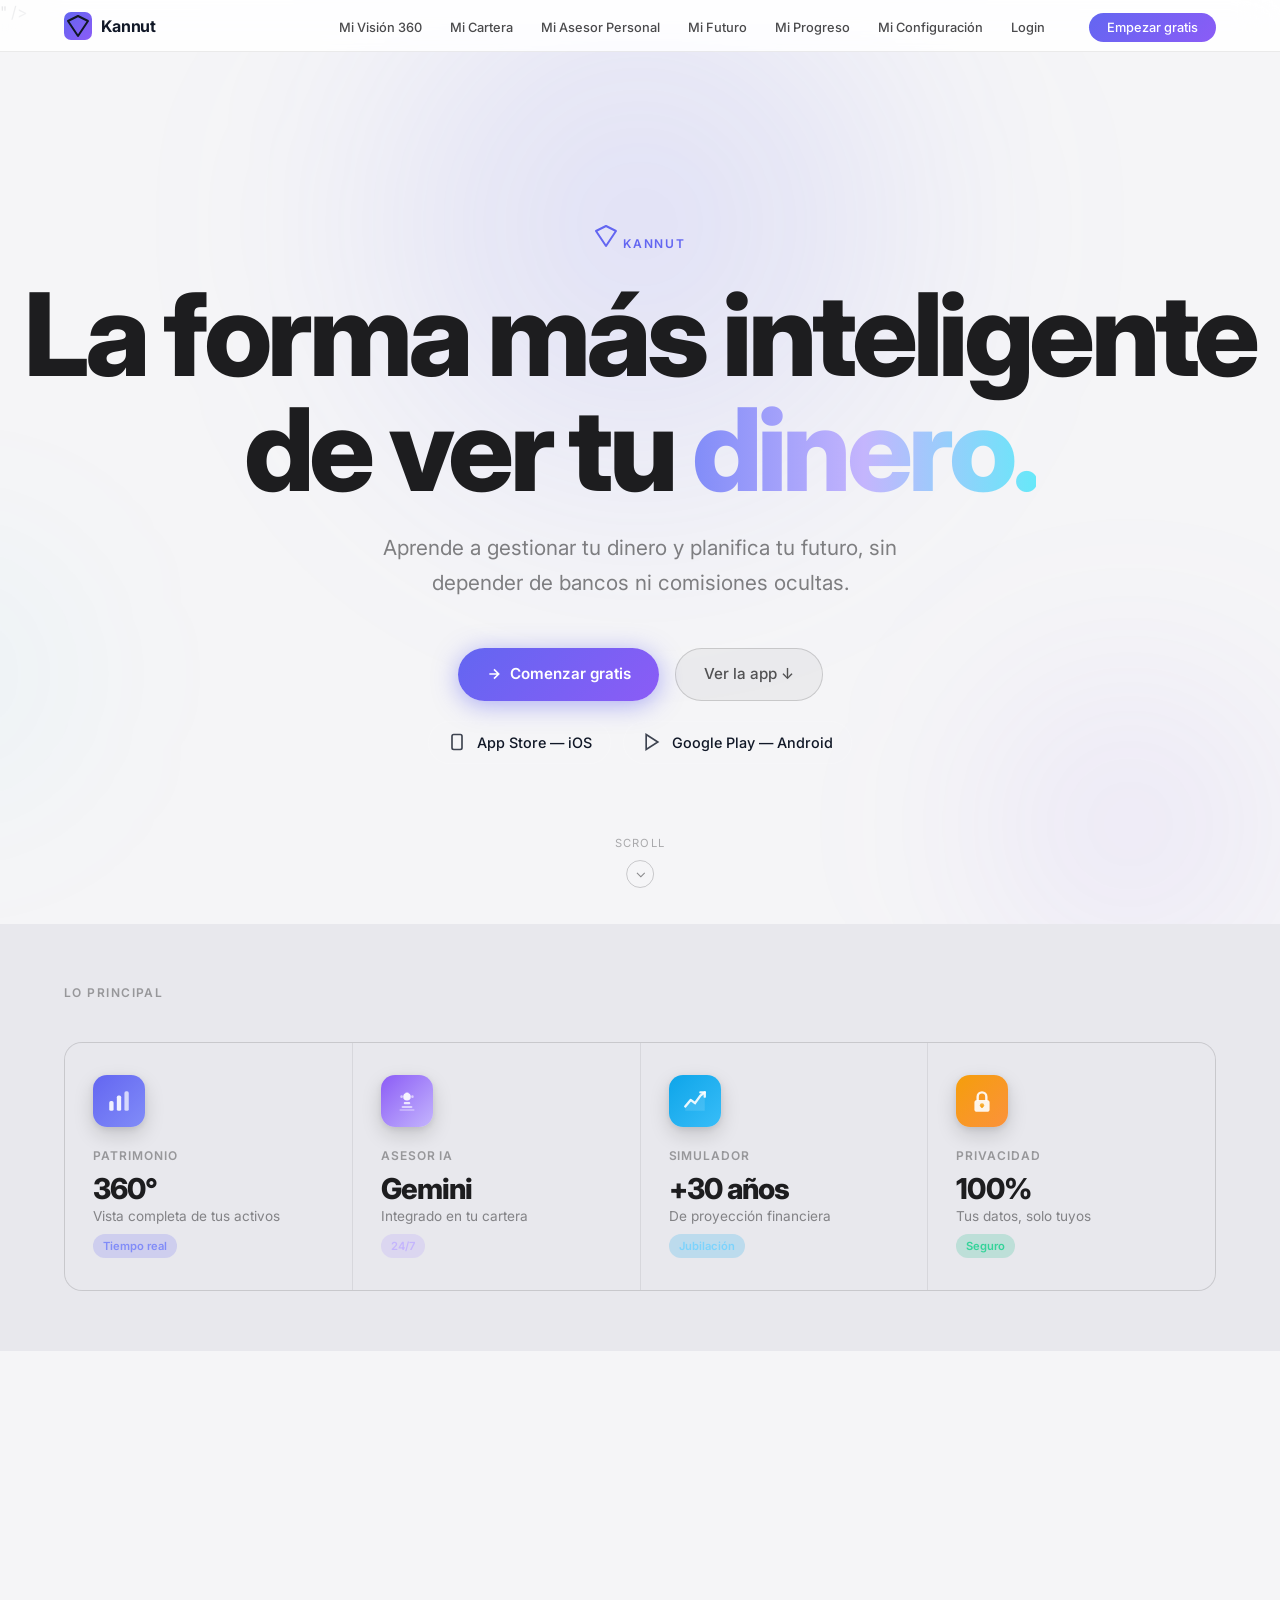
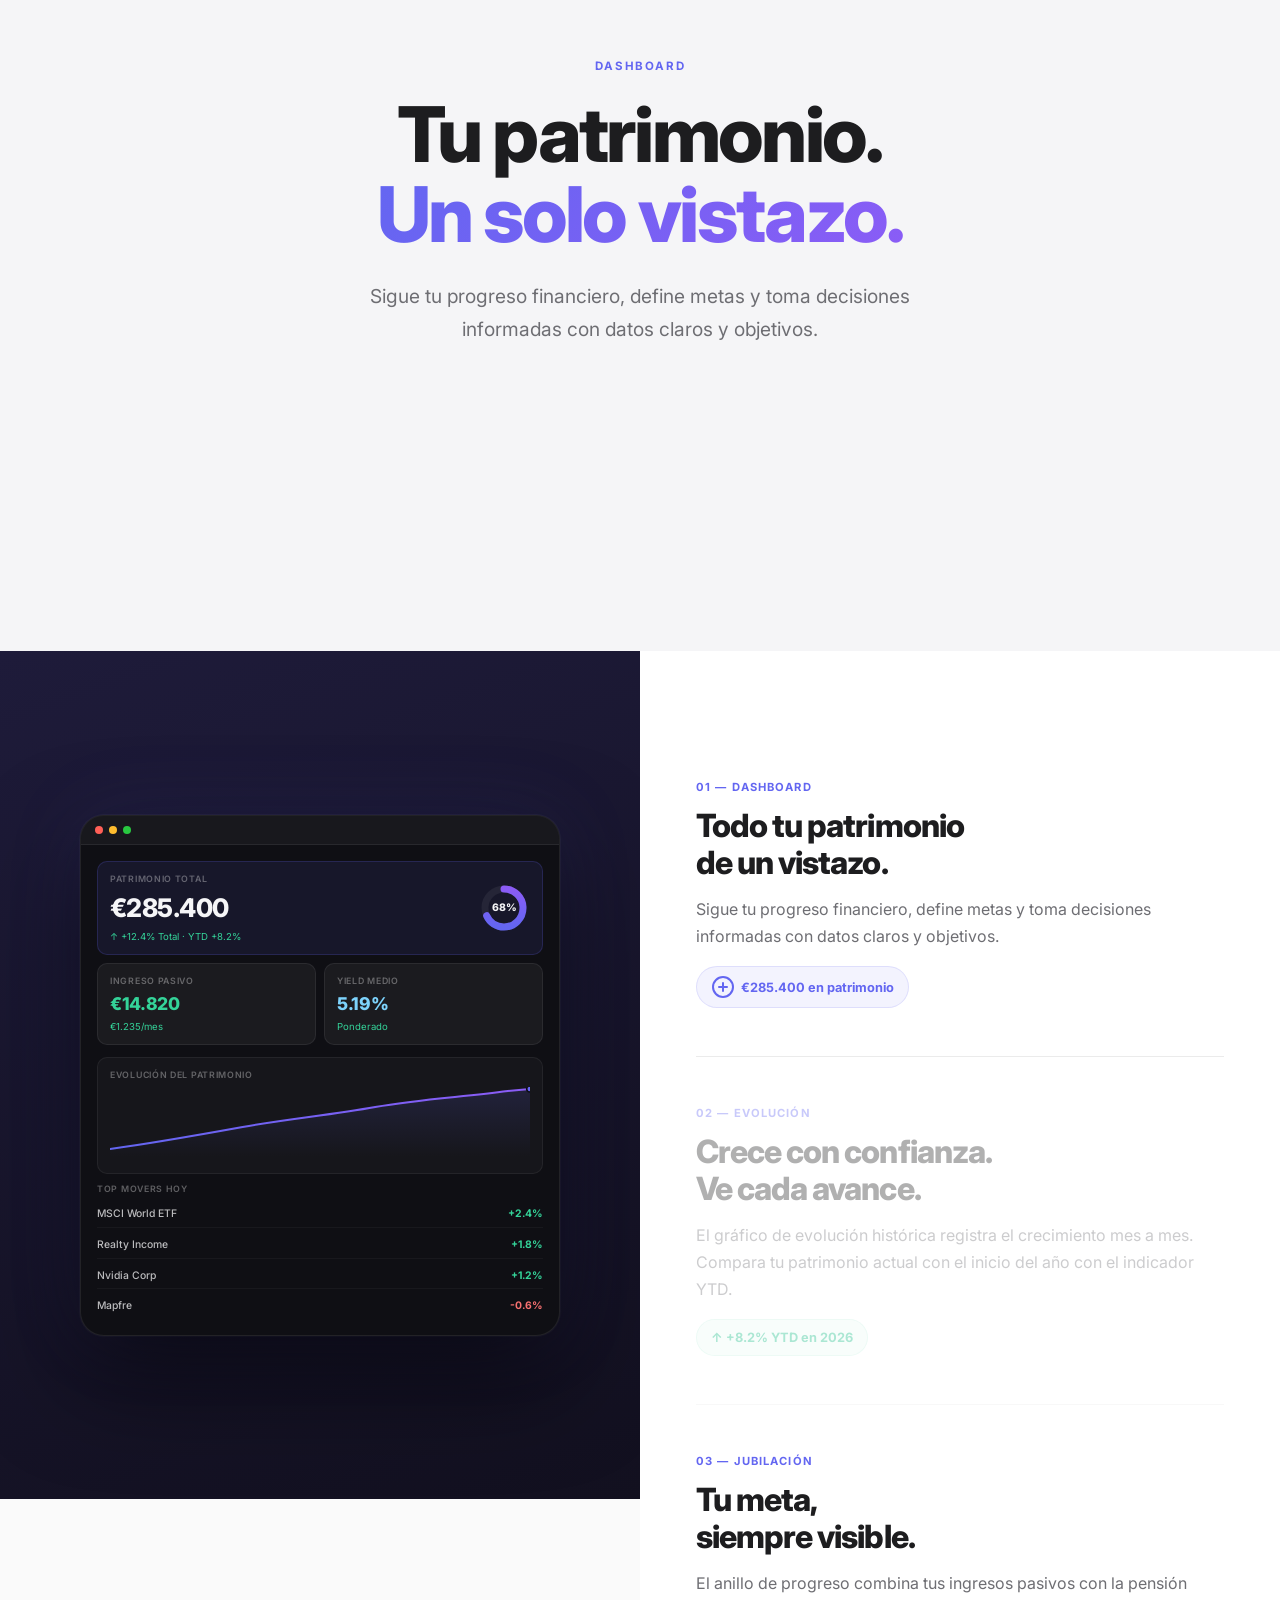
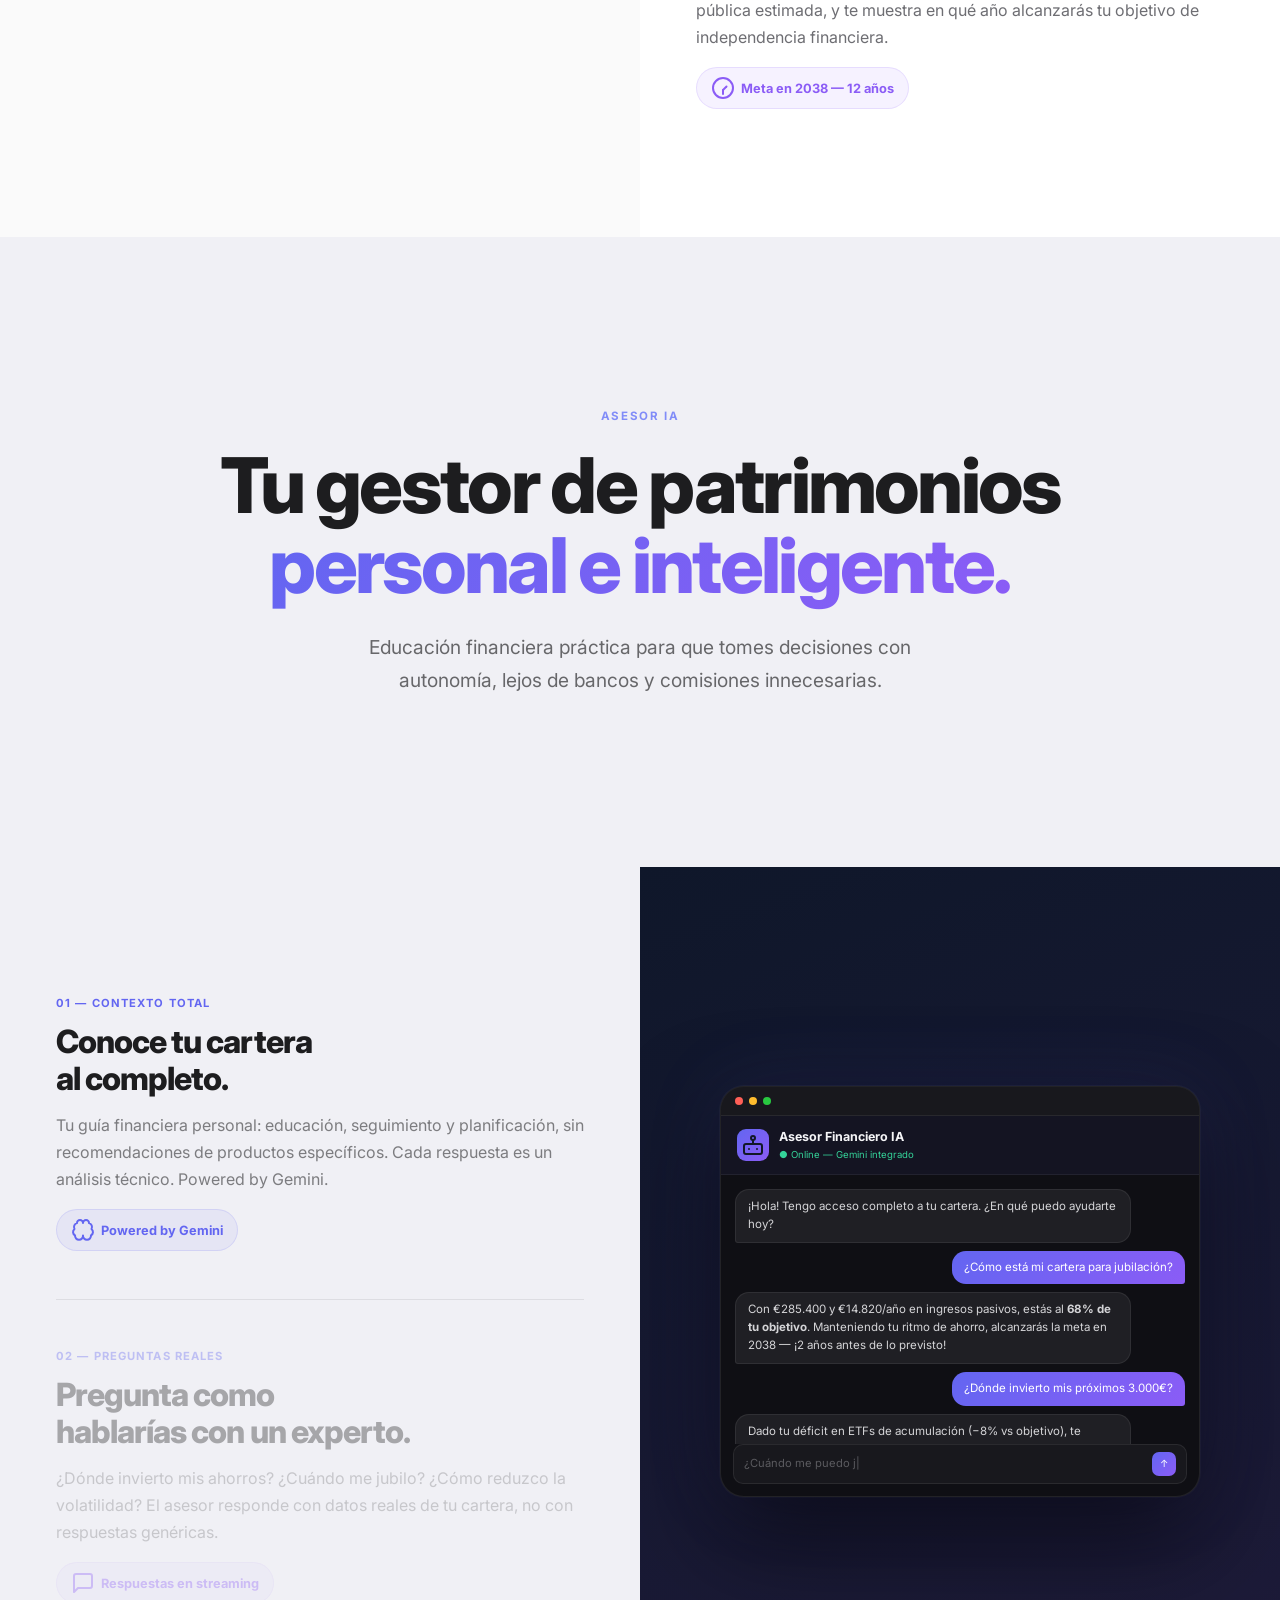
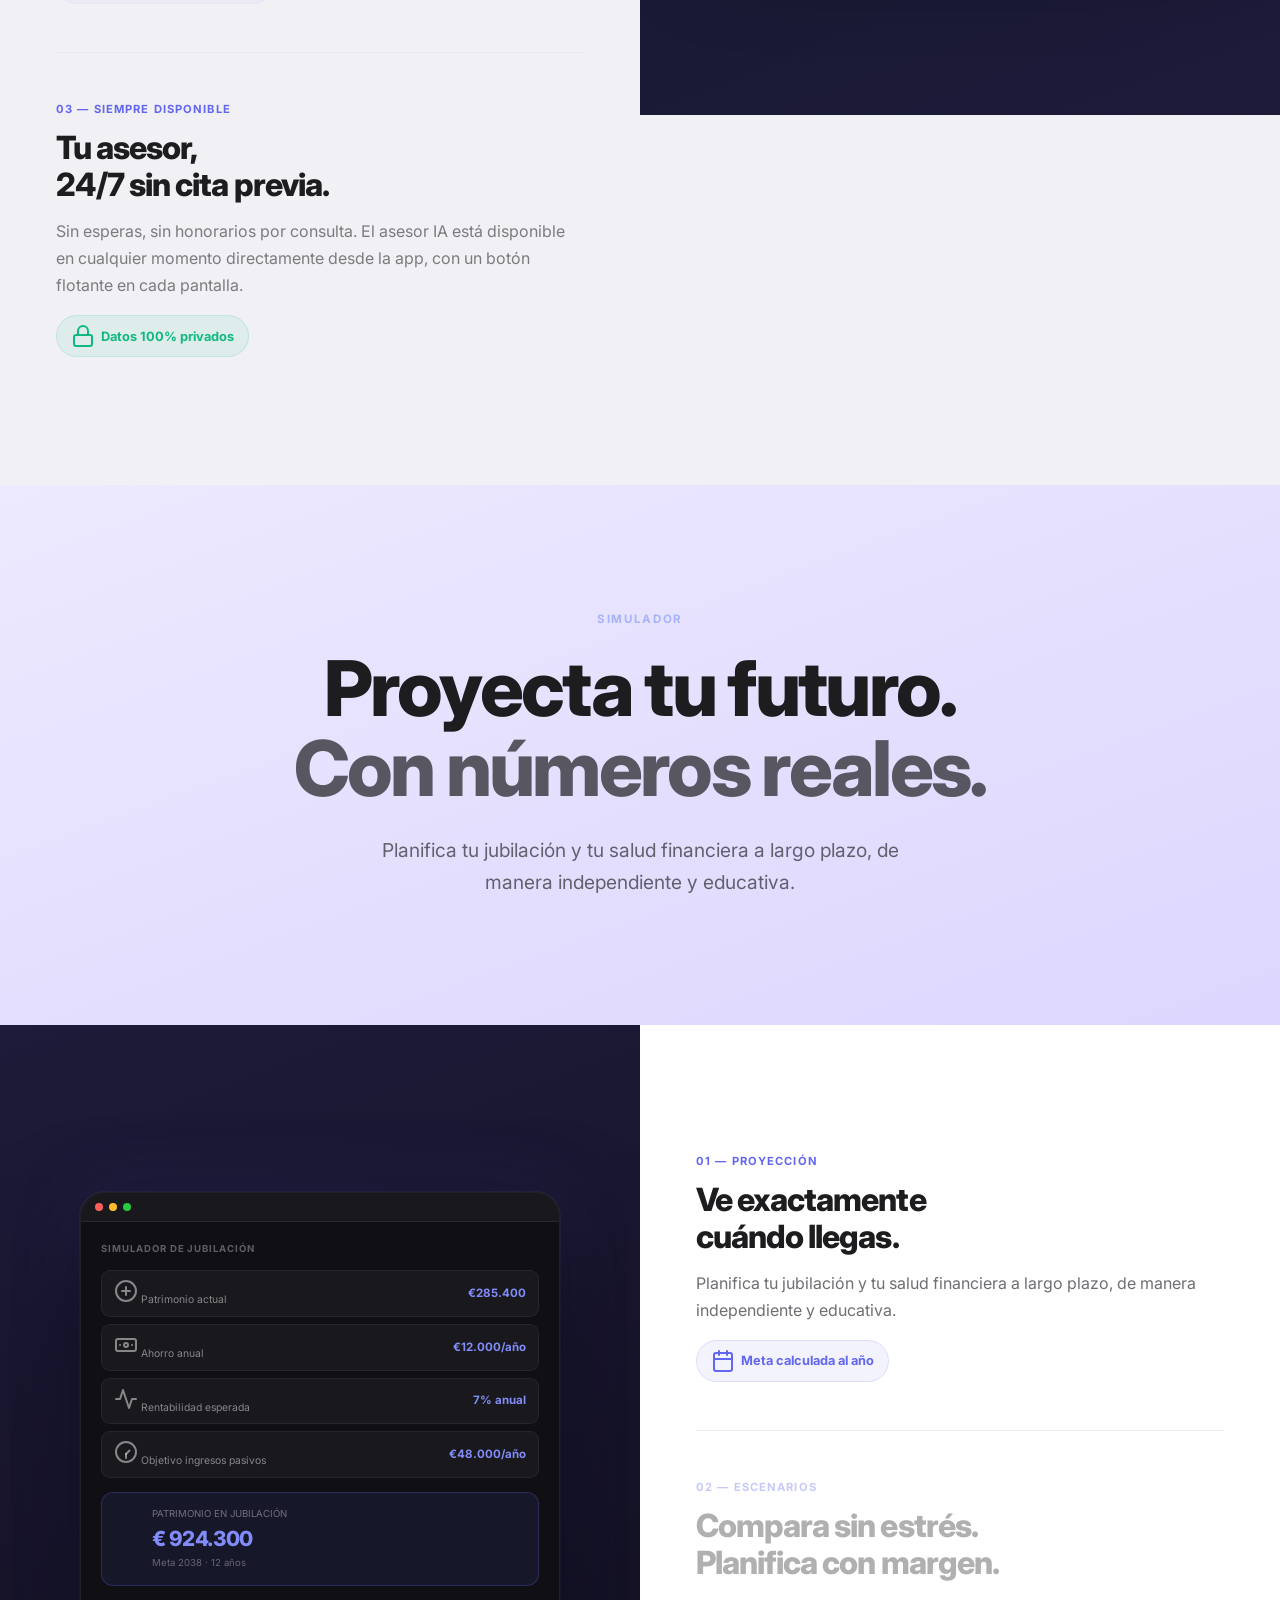
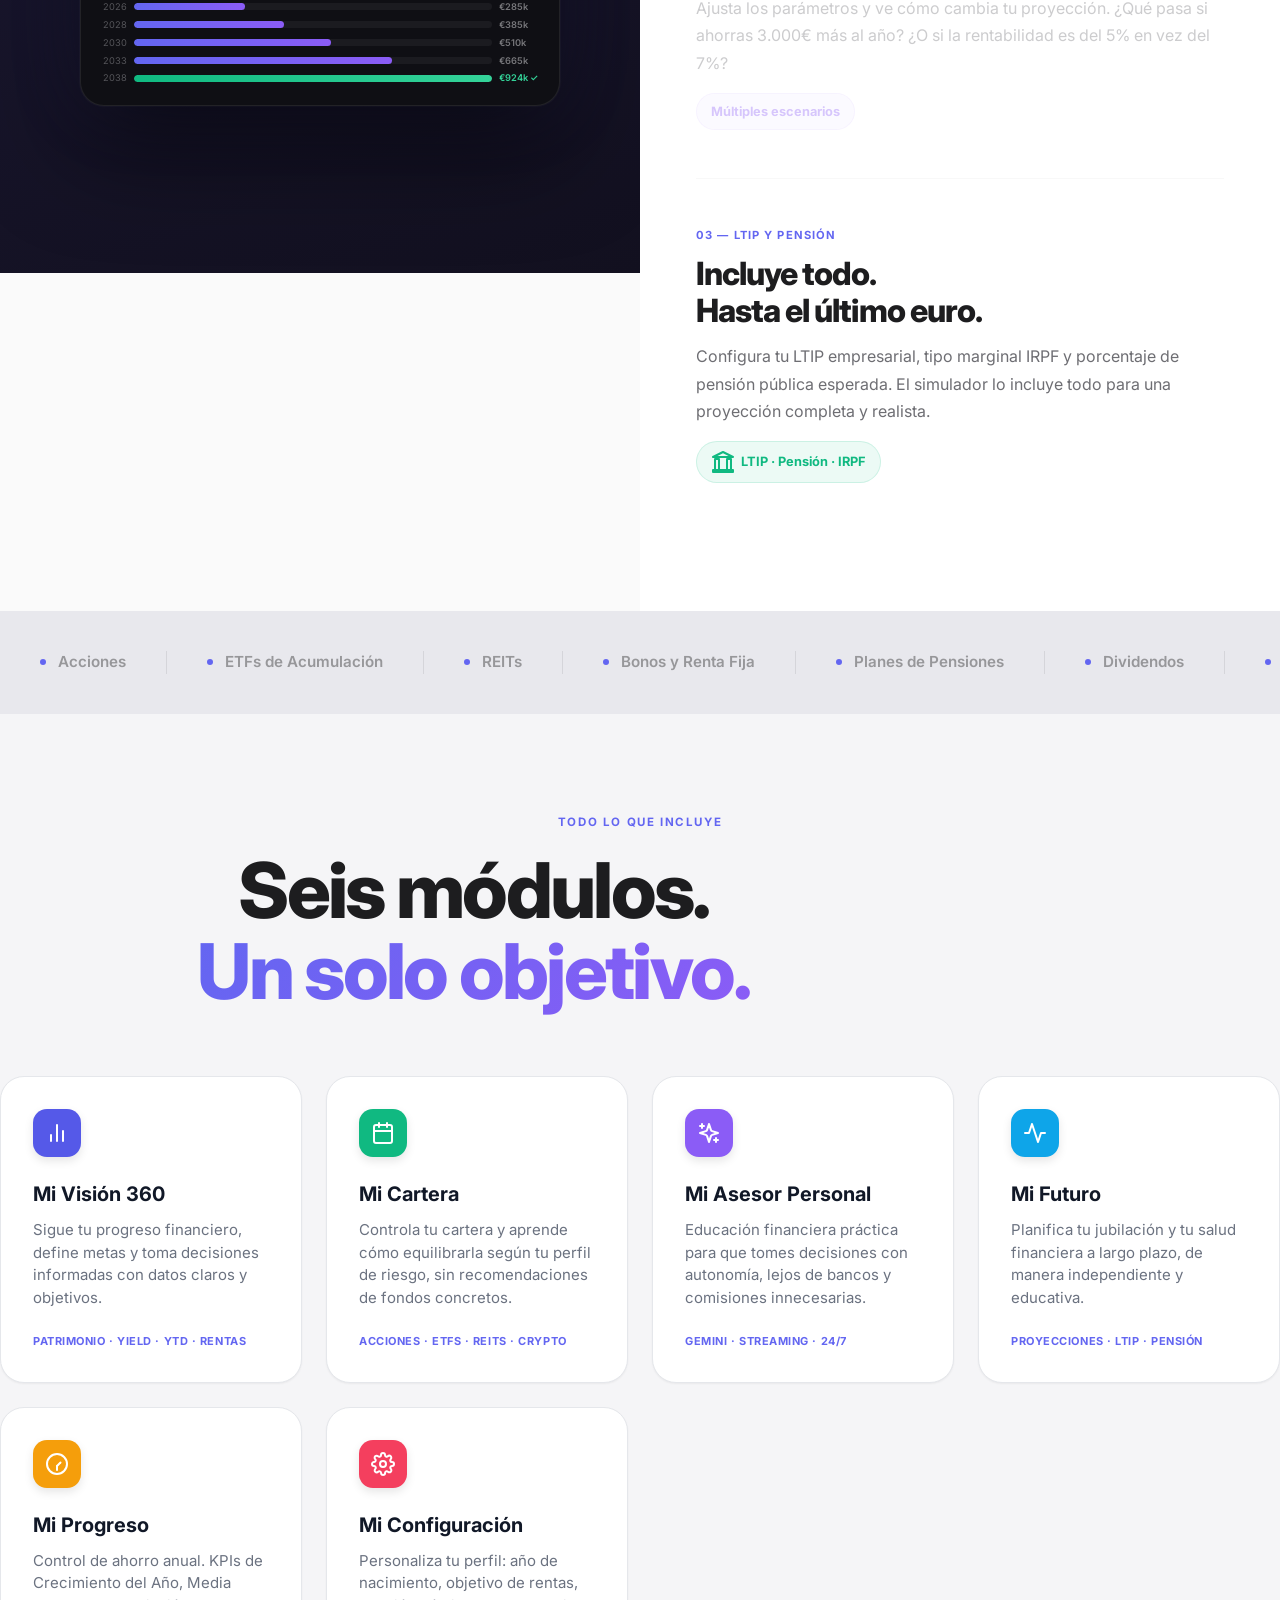
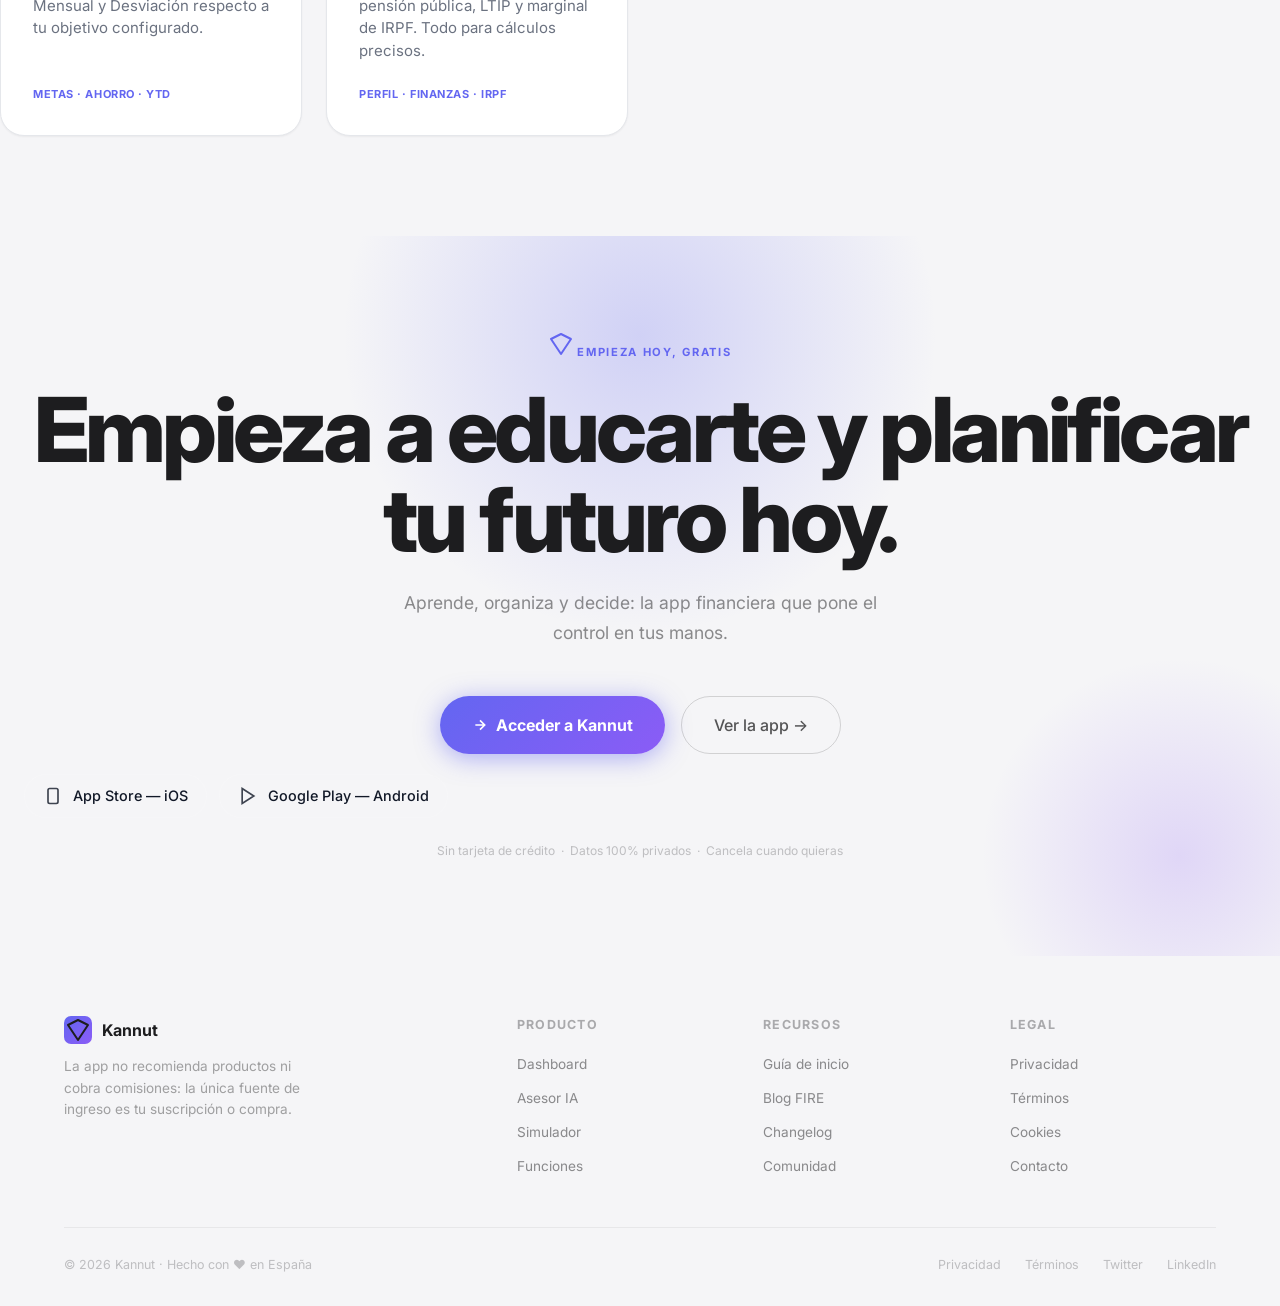
==== index2.html @ e00b7e16 "chore: update website content and push to Kannut" ====
<!DOCTYPE html>
<html lang="es">

<head>
    <meta charset="UTF-8" />
    <meta name="viewport" content="width=device-width, initial-scale=1.0" />
    <title>Kannut — La app que cambia cómo ves tu dinero</title>
    <meta name="description"
        content="Tu patrimonio. Tu jubilación. Tu independencia financiera. Kannut te da la visión total con asesor IA integrado." />
    <link rel="stylesheet" href="design-system.css" />
    <link rel="stylesheet" href="styles2.css" />
    <link rel="icon"
        href="data:image/svg+xml,<svg xmlns='http://www.w3.org/2000/svg' viewBox='0 0 100 100'><text y='.9em' font-size='90'><svg class="
        ds-svg" viewBox="0 0 24 24">
    <polygon points="12 2 2 7 12 22 22 7 12 2"></polygon></svg></text></svg>" />
</head>

<body class="ds-applied">

    <!-- ================================================
     NAV
================================================ -->
    <nav id="nav">
        <div class="nav-inner">
            <div class="nav-brand">
                <div class="nav-brand-dot"><svg class="ds-svg" viewBox="0 0 24 24">
                        <polygon points="12 2 2 7 12 22 22 7 12 2"></polygon>
                    </svg></div>
                Kannut
            </div>
                        <ul class="nav-links">
                <li><a href="#vision360">Mi Visi&oacute;n 360</a></li>
                <li><a href="#cartera">Mi Cartera</a></li>
                <li><a href="#asesor">Mi Asesor Personal</a></li>
                <li><a href="#futuro">Mi Futuro</a></li>
                <li><a href="#progreso">Mi Progreso</a></li>
                <li><a href="#configuracion">Mi Configuraci&oacute;n</a></li>
                <li><a href="login.html" class="nav-login">Login</a></li>
                <li><a href="#cta" class="nav-btn">Empezar gratis</a></li>
            </ul>
        </div>
    </nav>


    <!-- ================================================
     HERO — Dark, cinematic
================================================ -->
    <section id="hero">
        <!-- Glow orbs -->
        <div class="hero-glow"
            style="width:800px;height:800px;background:radial-gradient(circle,rgba(99,102,241,0.18) 0%,transparent 65%);top:-200px;left:50%;transform:translateX(-50%);">
        </div>
        <div class="hero-glow"
            style="width:400px;height:400px;background:radial-gradient(circle,rgba(139,92,246,0.15) 0%,transparent 65%);bottom:-100px;right:-50px;">
        </div>
        <div class="hero-glow"
            style="width:300px;height:300px;background:radial-gradient(circle,rgba(6,182,212,0.1) 0%,transparent 65%);bottom:100px;left:-50px;">
        </div>

        <p class="hero-label"><svg class="ds-svg" viewBox="0 0 24 24">
                <polygon points="12 2 2 7 12 22 22 7 12 2"></polygon>
            </svg> Kannut</p>
        <h1 class="hero-title">
            La forma más inteligente<br />
            de ver tu <em>dinero.</em>
        </h1>
        <p class="hero-sub">Aprende a gestionar tu dinero y planifica tu futuro, sin depender de bancos ni comisiones
            ocultas.</p>
        <div class="hero-actions">
            <a href="#cta" class="btn-hero-primary">
                <svg width="16" height="16" viewBox="0 0 24 24" fill="none" stroke="currentColor" stroke-width="2.5">
                    <path d="M5 12h14M12 5l7 7-7 7" />
                </svg>
                Comenzar gratis
            </a>
            <a href="#section-dashboard" class="btn-hero-secondary">
                Ver la app ↓
            </a>
        </div>
        <div class="hero-badges">
            <a href="#cta" class="badge-pill">
                <svg viewBox="0 0 24 24" fill="none" stroke="currentColor" stroke-width="2">
                    <path d="M12 18H12.01M8 21h8a2 2 0 002-2V5a2 2 0 00-2-2H8a2 2 0 00-2 2v14a2 2 0 002 2z" />
                </svg>
                App Store — iOS
            </a>
            <a href="#cta" class="badge-pill">
                <svg viewBox="0 0 24 24" fill="none" stroke="currentColor" stroke-width="2">
                    <polygon points="5 3 19 12 5 21 5 3" />
                </svg>
                Google Play — Android
            </a>
        </div>

        <div class="hero-scroll-hint">
            <span>Scroll</span>
            <div class="scroll-arrow"></div>
        </div>
    </section>


    <!-- ================================================
     HIGHLIGHTS STRIP — Lo principal
================================================ -->
    <section id="highlights-strip">
        <div class="strip-inner">
            <p class="strip-title">Lo principal</p>
            <div class="highlights-row">
                <div class="hl-item reveal">
                    <div class="hl-icon">
                        <div class="hl-icon-wrap" style="background:linear-gradient(135deg,#6366f1,#818cf8);">
                            <svg width="26" height="26" viewBox="0 0 24 24" fill="none"
                                xmlns="http://www.w3.org/2000/svg">
                                <rect x="3" y="12" width="4" height="9" rx="1.5" fill="rgba(255,255,255,0.9)" />
                                <rect x="10" y="7" width="4" height="14" rx="1.5" fill="rgba(255,255,255,0.9)" />
                                <rect x="17" y="3" width="4" height="18" rx="1.5" fill="rgba(255,255,255,0.7)" />
                            </svg>
                        </div>
                    </div>
                    <div class="hl-name">Patrimonio</div>
                    <div class="hl-value">360°<span>Vista completa de tus activos</span></div>
                    <span class="hl-chip">Tiempo real</span>
                </div>
                <div class="hl-item reveal reveal-d1">
                    <div class="hl-icon">
                        <div class="hl-icon-wrap" style="background:linear-gradient(135deg,#8b5cf6,#c4b5fd);">
                            <svg width="26" height="26" viewBox="0 0 24 24" fill="none"
                                xmlns="http://www.w3.org/2000/svg">
                                <circle cx="12" cy="8" r="3.5" fill="rgba(255,255,255,0.9)" />
                                <rect x="9" y="13" width="6" height="2" rx="1" fill="rgba(255,255,255,0.8)" />
                                <rect x="7" y="16.5" width="10" height="2" rx="1" fill="rgba(255,255,255,0.6)" />
                                <rect x="10.5" y="4" width="3" height="1.5" rx="0.75" fill="rgba(255,255,255,0.5)" />
                                <circle cx="7" cy="8" r="1.2" fill="rgba(255,255,255,0.6)" />
                                <circle cx="17" cy="8" r="1.2" fill="rgba(255,255,255,0.6)" />
                                <rect x="5" y="19.5" width="14" height="1.5" rx="0.75" fill="rgba(255,255,255,0.4)" />
                            </svg>
                        </div>
                    </div>
                    <div class="hl-name">Asesor IA</div>
                    <div class="hl-value">Gemini<span>Integrado en tu cartera</span></div>
                    <span class="hl-chip violet">24/7</span>
                </div>
                <div class="hl-item reveal reveal-d2">
                    <div class="hl-icon">
                        <div class="hl-icon-wrap" style="background:linear-gradient(135deg,#0ea5e9,#38bdf8);">
                            <svg width="26" height="26" viewBox="0 0 24 24" fill="none"
                                xmlns="http://www.w3.org/2000/svg">
                                <polyline points="3,17 8,11 12,14 17,7 21,4" stroke="rgba(255,255,255,0.9)"
                                    stroke-width="2.2" stroke-linecap="round" stroke-linejoin="round" fill="none" />
                                <polyline points="17,4 21,4 21,8" stroke="rgba(255,255,255,0.9)" stroke-width="2.2"
                                    stroke-linecap="round" stroke-linejoin="round" fill="none" />
                                <path d="M3 17 L8 11 L12 14 L17 7 L21 4 L21 21 L3 21 Z" fill="rgba(255,255,255,0.12)" />
                            </svg>
                        </div>
                    </div>
                    <div class="hl-name">Simulador</div>
                    <div class="hl-value">+30 años<span>De proyección financiera</span></div>
                    <span class="hl-chip sky">Jubilación</span>
                </div>
                <div class="hl-item reveal reveal-d3">
                    <div class="hl-icon">
                        <div class="hl-icon-wrap" style="background:linear-gradient(135deg,#f59e0b,#fb923c);">
                            <svg width="26" height="26" viewBox="0 0 24 24" fill="none"
                                xmlns="http://www.w3.org/2000/svg">
                                <rect x="5" y="11" width="14" height="11" rx="2.5" fill="rgba(255,255,255,0.9)" />
                                <path d="M8 11 V8 C8 5.8 9.8 4 12 4 C14.2 4 16 5.8 16 8 V11"
                                    stroke="rgba(255,255,255,0.9)" stroke-width="2.2" stroke-linecap="round"
                                    fill="none" />
                                <circle cx="12" cy="16" r="2" fill="rgba(245,158,11,0.8)" />
                                <rect x="11.2" y="16" width="1.6" height="2.5" rx="0.8" fill="rgba(245,158,11,0.8)" />
                            </svg>
                        </div>
                    </div>
                    <div class="hl-name">Privacidad</div>
                    <div class="hl-value">100%<span>Tus datos, solo tuyos</span></div>
                    <span class="hl-chip green">Seguro</span>
                </div>
            </div>
        </div>
    </section>


    <!-- ================================================
     TRANSITION PANEL — Tu patrimonio
================================================ -->
    <div class="full-panel light">
        <div>
            <p class="panel-eyebrow reveal">Dashboard</p>
            <h2 class="panel-title reveal reveal-d1">Tu patrimonio.<br /><span class="accent">Un solo vistazo.</span>
            </h2>
            <p class="panel-body reveal reveal-d2">Sigue tu progreso financiero, define metas y toma decisiones
                informadas con datos claros y objetivos.</p>
        </div>
    </div>


    <!-- ================================================
     STICKY FEATURE 1 — Dashboard
================================================ -->
    <div id="section-dashboard" class="sticky-feature" data-sticky="dashboard">
        <!-- Left: sticky visual -->
        <div class="sticky-visual dark-bg" id="visual-dashboard">
            <div class="ui-frame" id="frame-dashboard">
                <div class="frame-bar">
                    <span class="frame-dot fd-red"></span>
                    <span class="frame-dot fd-yellow"></span>
                    <span class="frame-dot fd-green"></span>
                </div>
                <div class="dash-ui">
                    <!-- Main KPI -->
                    <div class="dash-kpi-mini">
                        <div class="dash-kpi-row-m">
                            <div class="dash-kpi-c main"
                                style="display:flex;align-items:center;justify-content:space-between;">
                                <div>
                                    <div class="dk-label">PATRIMONIO TOTAL</div>
                                    <div class="dk-value big">€285.400</div>
                                    <div class="dk-trend">↑ +12.4% Total · YTD +8.2%</div>
                                </div>
                                <div class="ring-mini">
                                    <svg viewBox="0 0 52 52" width="52" height="52">
                                        <circle cx="26" cy="26" r="19" fill="none" stroke="rgba(255,255,255,0.06)"
                                            stroke-width="7" />
                                        <circle cx="26" cy="26" r="19" fill="none" stroke="url(#rg1)" stroke-width="7"
                                            stroke-dasharray="81 120" stroke-linecap="round"
                                            transform="rotate(-90 26 26)" />
                                        <defs>
                                            <linearGradient id="rg1" x1="0" y1="0" x2="1" y2="0">
                                                <stop offset="0%" stop-color="#6366f1" />
                                                <stop offset="100%" stop-color="#8b5cf6" />
                                            </linearGradient>
                                        </defs>
                                    </svg>
                                    <div class="ring-mini-label">68%</div>
                                </div>
                            </div>
                            <div class="dash-kpi-c">
                                <div class="dk-label">INGRESO PASIVO</div>
                                <div class="dk-value" style="color:#34d399;">€14.820</div>
                                <div class="dk-trend">€1.235/mes</div>
                            </div>
                            <div class="dash-kpi-c">
                                <div class="dk-label">YIELD MEDIO</div>
                                <div class="dk-value" style="color:#7dd3fc;">5.19%</div>
                                <div class="dk-trend">Ponderado</div>
                            </div>
                        </div>
                    </div>
                    <!-- Mini chart -->
                    <div class="dash-chart-mini">
                        <div class="dk-label" style="margin-bottom:6px;">EVOLUCIÓN DEL PATRIMONIO</div>
                        <svg viewBox="0 0 380 70" width="100%" height="70" xmlns="http://www.w3.org/2000/svg"
                            preserveAspectRatio="none">
                            <defs>
                                <linearGradient id="cg2" x1="0" y1="0" x2="1" y2="0">
                                    <stop offset="0%" stop-color="#6366f1" />
                                    <stop offset="100%" stop-color="#8b5cf6" />
                                </linearGradient>
                                <linearGradient id="ag2" x1="0" y1="0" x2="0" y2="1">
                                    <stop offset="0%" stop-color="#6366f1" stop-opacity="0.15" />
                                    <stop offset="100%" stop-color="#6366f1" stop-opacity="0" />
                                </linearGradient>
                            </defs>
                            <path fill="url(#ag2)"
                                d="M0,62 C40,56 80,48 120,40 C160,32 200,28 240,20 C280,12 320,10 360,4 L380,2 L380,70 L0,70 Z" />
                            <path fill="none" stroke="url(#cg2)" stroke-width="2" stroke-linecap="round"
                                d="M0,62 C40,56 80,48 120,40 C160,32 200,28 240,20 C280,12 320,10 360,4 L380,2" />
                            <circle cx="380" cy="2" r="3" fill="#6366f1" stroke="#0d0d18" stroke-width="1.5" />
                        </svg>
                    </div>
                    <!-- Movers -->
                    <div class="dk-label" style="margin-bottom:6px;">TOP MOVERS HOY</div>
                    <div class="dash-movers">
                        <div class="dm-row"><span class="dm-name">MSCI World ETF</span><span
                                class="dm-pct up">+2.4%</span></div>
                        <div class="dm-row"><span class="dm-name">Realty Income</span><span
                                class="dm-pct up">+1.8%</span></div>
                        <div class="dm-row"><span class="dm-name">Nvidia Corp</span><span class="dm-pct up">+1.2%</span>
                        </div>
                        <div class="dm-row"><span class="dm-name">Mapfre</span><span class="dm-pct dn">-0.6%</span>
                        </div>
                    </div>
                </div>
            </div>
        </div>

        <!-- Right: scroll steps -->
        <div class="sticky-steps" data-sticky-steps="dashboard">
            <div class="step-item active" data-step="0">
                <div class="step-num">01 — Dashboard</div>
                <h3 class="step-title">Todo tu patrimonio<br />de un vistazo.</h3>
                <p class="step-body">Sigue tu progreso financiero, define metas y toma decisiones informadas con datos
                    claros y objetivos.</p>
                <div class="step-stat"><svg class="ds-svg" viewBox="0 0 24 24">
                        <circle cx="12" cy="12" r="10"></circle>
                        <path d="M12 8v8M8 12h8"></path>
                    </svg> €285.400 en patrimonio</div>
            </div>
            <div class="step-item" data-step="1">
                <div class="step-num">02 — Evolución</div>
                <h3 class="step-title">Crece con confianza.<br />Ve cada avance.</h3>
                <p class="step-body">El gráfico de evolución histórica registra el crecimiento mes a mes. Compara tu
                    patrimonio actual con el inicio del año con el indicador YTD.</p>
                <div class="step-stat green">↑ +8.2% YTD en 2026</div>
            </div>
            <div class="step-item" data-step="2">
                <div class="step-num">03 — Jubilación</div>
                <h3 class="step-title">Tu meta,<br />siempre visible.</h3>
                <p class="step-body">El anillo de progreso combina tus ingresos pasivos con la pensión pública estimada,
                    y te muestra en qué año alcanzarás tu objetivo de independencia financiera.</p>
                <div class="step-stat violet"><svg class="ds-svg" viewBox="0 0 24 24">
                        <path d="M12 14v4"></path>
                        <path d="M12 2A10 10 0 0 1 22 12A10 10 0 0 1 2 12A10 10 0 0 1 12 2Z"></path>
                        <path d="M12 14L15.5 10.5"></path>
                    </svg> Meta en 2038 — 12 años</div>
            </div>
        </div>
    </div>


    <!-- ================================================
     TRANSITION PANEL — Asesor IA
================================================ -->
    <div class="full-panel dark" style="min-height:70vh;">
        <div>
            <p class="panel-eyebrow light-text reveal">Asesor IA</p>
            <h2 class="panel-title white-text reveal reveal-d1">Tu gestor de patrimonios<br /><span
                    class="accent">personal e inteligente.</span></h2>
            <p class="panel-body white-text reveal reveal-d2">Educación financiera práctica para que tomes decisiones
                con autonomía, lejos de bancos y comisiones innecesarias.</p>
        </div>
    </div>


    <!-- ================================================
     STICKY FEATURE 2 — IA Advisor
================================================ -->
    <div id="section-ai" class="sticky-feature reverse ai-spotlight">
        <!-- Left: sticky visual -->
        <div class="sticky-visual slate-bg" id="visual-ai">
            <div class="ui-frame" id="frame-ai">
                <div class="frame-bar">
                    <span class="frame-dot fd-red"></span>
                    <span class="frame-dot fd-yellow"></span>
                    <span class="frame-dot fd-green"></span>
                </div>
                <div class="ai-ui">
                    <div class="ai-ui-header">
                        <div class="ai-ui-avatar"><svg class="ds-svg" viewBox="0 0 24 24">
                                <rect x="3" y="11" width="18" height="10" rx="2"></rect>
                                <circle cx="12" cy="5" r="2"></circle>
                                <path d="M12 7v4"></path>
                                <line x1="8" y1="16" x2="8.01" y2="16"></line>
                                <line x1="16" y1="16" x2="16.01" y2="16"></line>
                            </svg></div>
                        <div>
                            <div class="ai-ui-name">Asesor Financiero IA</div>
                            <div class="ai-ui-status">● Online — Gemini integrado</div>
                        </div>
                    </div>
                    <div class="ai-ui-msgs">
                        <div class="ai-bubble ai">¡Hola! Tengo acceso completo a tu cartera. ¿En qué puedo ayudarte hoy?
                        </div>
                        <div class="ai-bubble user">¿Cómo está mi cartera para jubilación?</div>
                        <div class="ai-bubble ai">Con €285.400 y €14.820/año en ingresos pasivos, estás al <strong>68%
                                de tu objetivo</strong>. Manteniendo tu ritmo de ahorro, alcanzarás la meta en 2038 — ¡2
                            años antes de lo previsto! </div>
                        <div class="ai-bubble user">¿Dónde invierto mis próximos 3.000€?</div>
                        <div class="ai-bubble ai" id="ai-typing">Dado tu déficit en ETFs de acumulación (−8% vs
                            objetivo), te recomiendo reforzar con el <strong>MSCI World de Vanguard</strong>. Encajaría
                            perfecto en tu asignación... <span id="cursor" style="animation:blink 1s infinite;">|</span>
                        </div>
                    </div>
                    <div class="ai-ui-input">
                        <span class="ai-ui-input-text" id="ai-placeholder">Escribe tu pregunta financiera...</span>
                        <div class="ai-ui-send">↑</div>
                    </div>
                </div>
            </div>
        </div>

        <!-- Right: steps (on the LEFT visually due to reverse) -->
        <div class="sticky-steps dark" data-sticky-steps="ai">
            <div class="step-item active" data-step="0">
                <div class="step-num">01 — Contexto total</div>
                <h3 class="step-title">Conoce tu cartera<br />al completo.</h3>
                <p class="step-body">Tu guía financiera personal: educación, seguimiento y planificación, sin
                    recomendaciones de productos específicos. Cada respuesta es un análisis técnico. Powered by Gemini.
                </p>
                <div class="step-stat"><svg class="ds-svg" viewBox="0 0 24 24">
                        <path
                            d="M12 5a3 3 0 1 0-5.997.125 4 4 0 0 0-2.526 5.77 4 4 0 0 0 .556 6.54 4 4 0 1 0 7.967 0 4 4 0 1 0 7.967 0 4 4 0 0 0 .556-6.54 4 4 0 0 0-2.526-5.77A3 3 0 1 0 12 5">
                        </path>
                    </svg> Powered by Gemini</div>
            </div>
            <div class="step-item" data-step="1">
                <div class="step-num">02 — Preguntas reales</div>
                <h3 class="step-title">Pregunta como<br />hablarías con un experto.</h3>
                <p class="step-body">¿Dónde invierto mis ahorros? ¿Cuándo me jubilo? ¿Cómo reduzco la volatilidad? El
                    asesor responde con datos reales de tu cartera, no con respuestas genéricas.</p>
                <div class="step-stat violet"><svg class="ds-svg" viewBox="0 0 24 24">
                        <path d="M21 15a2 2 0 0 1-2 2H7l-4 4V5a2 2 0 0 1 2-2h14a2 2 0 0 1 2 2z"></path>
                    </svg> Respuestas en streaming</div>
            </div>
            <div class="step-item" data-step="2">
                <div class="step-num">03 — Siempre disponible</div>
                <h3 class="step-title">Tu asesor,<br />24/7 sin cita previa.</h3>
                <p class="step-body">Sin esperas, sin honorarios por consulta. El asesor IA está disponible en cualquier
                    momento directamente desde la app, con un botón flotante en cada pantalla.</p>
                <div class="step-stat green"><svg class="ds-svg" viewBox="0 0 24 24">
                        <rect x="3" y="11" width="18" height="11" rx="2" ry="2"></rect>
                        <path d="M7 11V7a5 5 0 0 1 10 0v4"></path>
                    </svg> Datos 100% privados</div>
            </div>
        </div>
    </div>


    <!-- ================================================
     TRANSITION PANEL — Simulador
================================================ -->
    <div class="full-panel indigo" style="min-height:60vh;">
        <div>
            <p class="panel-eyebrow light-text reveal" style="color:#a5b4fc;">Simulador</p>
            <h2 class="panel-title white-text reveal reveal-d1">Proyecta tu futuro.<br /><span style="opacity:0.7;">Con
                    números reales.</span></h2>
            <p class="panel-body white-text reveal reveal-d2">Planifica tu jubilación y tu salud financiera a largo
                plazo, de manera independiente y educativa.</p>
        </div>
    </div>


    <!-- ================================================
     STICKY FEATURE 3 — Simulator
================================================ -->
    <div id="section-simulator" class="sticky-feature" data-sticky="simulator">
        <!-- Left: sticky visual -->
        <div class="sticky-visual dark-bg" id="visual-simulator">
            <div class="ui-frame" id="frame-simulator">
                <div class="frame-bar">
                    <span class="frame-dot fd-red"></span>
                    <span class="frame-dot fd-yellow"></span>
                    <span class="frame-dot fd-green"></span>
                </div>
                <div class="sim-ui">
                    <div class="sim-ui-title">Simulador de Jubilación</div>
                    <div class="sim-ui-inputs">
                        <div class="sim-ui-row"><span class="sim-ui-label"><svg class="ds-svg" viewBox="0 0 24 24">
                                    <circle cx="12" cy="12" r="10"></circle>
                                    <path d="M12 8v8M8 12h8"></path>
                                </svg> Patrimonio actual</span><span class="sim-ui-val">€285.400</span></div>
                        <div class="sim-ui-row"><span class="sim-ui-label"><svg class="ds-svg" viewBox="0 0 24 24">
                                    <rect x="2" y="6" width="20" height="12" rx="2" ry="2"></rect>
                                    <circle cx="12" cy="12" r="2"></circle>
                                    <path d="M6 12h.01M18 12h.01"></path>
                                </svg> Ahorro anual</span><span class="sim-ui-val">€12.000/año</span></div>
                        <div class="sim-ui-row"><span class="sim-ui-label"><svg class="ds-svg" viewBox="0 0 24 24">
                                    <polyline points="22 12 18 12 15 21 9 3 6 12 2 12"></polyline>
                                </svg> Rentabilidad esperada</span><span class="sim-ui-val">7% anual</span></div>
                        <div class="sim-ui-row"><span class="sim-ui-label"><svg class="ds-svg" viewBox="0 0 24 24">
                                    <path d="M12 14v4"></path>
                                    <path d="M12 2A10 10 0 0 1 22 12A10 10 0 0 1 2 12A10 10 0 0 1 12 2Z"></path>
                                    <path d="M12 14L15.5 10.5"></path>
                                </svg> Objetivo ingresos pasivos</span><span class="sim-ui-val">€48.000/año</span></div>
                    </div>
                    <div class="sim-result-box">
                        <div class="srb-icon"><svg class="ds-svg" viewBox="0 0 24 24">
                                <polyline points="22 12 18 12 15 21 9 3 6 12 2 12"></polyline>
                            </svg></div>
                        <div>
                            <div class="srb-label">PATRIMONIO EN JUBILACIÓN</div>
                            <div class="srb-val">€ 924.300</div>
                            <div style="font-size:0.6rem;color:rgba(245,245,247,0.35);margin-top:2px;">Meta 2038 · 12
                                años</div>
                        </div>
                    </div>
                    <div class="sim-bars">
                        <div class="sim-bar-r"><span class="sim-yr">2026</span>
                            <div class="sim-trk">
                                <div class="sim-fill"
                                    style="width:0%;background:linear-gradient(90deg,#6366f1,#8b5cf6);" data-w="31%">
                                </div>
                            </div><span class="sim-v">€285k</span>
                        </div>
                        <div class="sim-bar-r"><span class="sim-yr">2028</span>
                            <div class="sim-trk">
                                <div class="sim-fill"
                                    style="width:0%;background:linear-gradient(90deg,#6366f1,#8b5cf6);" data-w="42%">
                                </div>
                            </div><span class="sim-v">€385k</span>
                        </div>
                        <div class="sim-bar-r"><span class="sim-yr">2030</span>
                            <div class="sim-trk">
                                <div class="sim-fill"
                                    style="width:0%;background:linear-gradient(90deg,#6366f1,#8b5cf6);" data-w="55%">
                                </div>
                            </div><span class="sim-v">€510k</span>
                        </div>
                        <div class="sim-bar-r"><span class="sim-yr">2033</span>
                            <div class="sim-trk">
                                <div class="sim-fill"
                                    style="width:0%;background:linear-gradient(90deg,#6366f1,#8b5cf6);" data-w="72%">
                                </div>
                            </div><span class="sim-v">€665k</span>
                        </div>
                        <div class="sim-bar-r"><span class="sim-yr">2038</span>
                            <div class="sim-trk">
                                <div class="sim-fill"
                                    style="width:0%;background:linear-gradient(90deg,#10b981,#34d399);" data-w="100%">
                                </div>
                            </div><span class="sim-v" style="color:#34d399;">€924k ✓</span>
                        </div>
                    </div>
                </div>
            </div>
        </div>

        <!-- Right: steps -->
        <div class="sticky-steps" data-sticky-steps="simulator">
            <div class="step-item active" data-step="0">
                <div class="step-num">01 — Proyección</div>
                <h3 class="step-title">Ve exactamente<br />cuándo llegas.</h3>
                <p class="step-body">Planifica tu jubilación y tu salud financiera a largo plazo, de manera
                    independiente y educativa.</p>
                <div class="step-stat"><svg class="ds-svg" viewBox="0 0 24 24">
                        <rect x="3" y="4" width="18" height="18" rx="2" ry="2"></rect>
                        <line x1="16" y1="2" x2="16" y2="6"></line>
                        <line x1="8" y1="2" x2="8" y2="6"></line>
                        <line x1="3" y1="10" x2="21" y2="10"></line>
                    </svg> Meta calculada al año</div>
            </div>
            <div class="step-item" data-step="1">
                <div class="step-num">02 — Escenarios</div>
                <h3 class="step-title">Compara sin estrés.<br />Planifica con margen.</h3>
                <p class="step-body">Ajusta los parámetros y ve cómo cambia tu proyección. ¿Qué pasa si ahorras 3.000€
                    más al año? ¿O si la rentabilidad es del 5% en vez del 7%?</p>
                <div class="step-stat violet"> Múltiples escenarios</div>
            </div>
            <div class="step-item" data-step="2">
                <div class="step-num">03 — LTIP y Pensión</div>
                <h3 class="step-title">Incluye todo.<br />Hasta el último euro.</h3>
                <p class="step-body">Configura tu LTIP empresarial, tipo marginal IRPF y porcentaje de pensión pública
                    esperada. El simulador lo incluye todo para una proyección completa y realista.</p>
                <div class="step-stat green"><svg class="ds-svg" viewBox="0 0 24 24">
                        <polygon points="12 2 2 7 22 7"></polygon>
                        <rect x="4" y="9" width="4" height="11"></rect>
                        <rect x="16" y="9" width="4" height="11"></rect>
                        <rect x="2" y="20" width="20" height="2"></rect>
                    </svg> LTIP · Pensión · IRPF</div>
            </div>
        </div>
    </div>


    <!-- ================================================
     MARQUEE STRIP
================================================ -->
    <div class="marquee-section">
        <div class="marquee-track" id="marquee">
            <span class="marquee-item"><span class="marquee-dot"></span>Acciones</span>
            <span class="marquee-item"><span class="marquee-dot"></span>ETFs de Acumulación</span>
            <span class="marquee-item"><span class="marquee-dot"></span>REITs</span>
            <span class="marquee-item"><span class="marquee-dot"></span>Bonos y Renta Fija</span>
            <span class="marquee-item"><span class="marquee-dot"></span>Planes de Pensiones</span>
            <span class="marquee-item"><span class="marquee-dot"></span>Dividendos</span>
            <span class="marquee-item"><span class="marquee-dot"></span>LTIP Empresarial</span>
            <span class="marquee-item"><span class="marquee-dot"></span>Pensión Pública</span>
            <span class="marquee-item"><span class="marquee-dot"></span>Diversificación</span>
            <span class="marquee-item"><span class="marquee-dot"></span>Rebalanceo</span>
            <span class="marquee-item"><span class="marquee-dot"></span>Seguimiento Anual</span>
            <span class="marquee-item"><span class="marquee-dot"></span>Independencia Financiera</span>
            <!-- Duplicate for loop -->
            <span class="marquee-item"><span class="marquee-dot"></span>Acciones</span>
            <span class="marquee-item"><span class="marquee-dot"></span>ETFs de Acumulación</span>
            <span class="marquee-item"><span class="marquee-dot"></span>REITs</span>
            <span class="marquee-item"><span class="marquee-dot"></span>Bonos y Renta Fija</span>
            <span class="marquee-item"><span class="marquee-dot"></span>Planes de Pensiones</span>
            <span class="marquee-item"><span class="marquee-dot"></span>Dividendos</span>
            <span class="marquee-item"><span class="marquee-dot"></span>LTIP Empresarial</span>
            <span class="marquee-item"><span class="marquee-dot"></span>Pensión Pública</span>
            <span class="marquee-item"><span class="marquee-dot"></span>Diversificación</span>
            <span class="marquee-item"><span class="marquee-dot"></span>Rebalanceo</span>
            <span class="marquee-item"><span class="marquee-dot"></span>Seguimiento Anual</span>
            <span class="marquee-item"><span class="marquee-dot"></span>Independencia Financiera</span>
        </div>
    </div>


    <!-- ================================================
     FEATURE MOSAIC GRID
================================================ -->
    <section id="features-mosaic" class="feature-mosaic">
        <div class="mosaic-header">
            <p class="panel-eyebrow reveal">Todo lo que incluye</p>
            <h2 class="panel-title reveal reveal-d1">Seis módulos.<br /><span class="accent">Un solo objetivo.</span>
            </h2>
        </div>

        <div class="ds-feature-grid">
                <div class="ds-card ds-card-highlight">
                    <div class="ds-icon-box" style="background:#5559E8;">
                        <svg class="ds-svg" viewBox="0 0 24 24">
                            <path d="M18 20V10M12 20V4M6 20v-6"></path>
                        </svg>
                    </div>
                    <h3 class="ds-card-title">Mi Visión 360</h3>
                    <p class="ds-card-desc">Sigue tu progreso financiero, define metas y toma decisiones informadas con
                        datos claros y objetivos.</p>
                    <span class="ds-card-tags">PATRIMONIO · YIELD · YTD · RENTAS</span>
                </div>

                <div class="ds-card">
                    <div class="ds-icon-box" style="background:var(--ds-emerald-500);">
                        <svg class="ds-svg" viewBox="0 0 24 24">
                            <rect x="3" y="4" width="18" height="18" rx="2" ry="2"></rect>
                            <line x1="16" y1="2" x2="16" y2="6"></line>
                            <line x1="8" y1="2" x2="8" y2="6"></line>
                            <line x1="3" y1="10" x2="21" y2="10"></line>
                        </svg>
                    </div>
                    <h3 class="ds-card-title">Mi Cartera</h3>
                    <p class="ds-card-desc">Controla tu cartera y aprende cómo equilibrarla según tu perfil de riesgo,
                        sin recomendaciones de fondos concretos.</p>
                    <span class="ds-card-tags">ACCIONES · ETFs · REITs · CRYPTO</span>
                </div>

                <div class="ds-card">
                    <div class="ds-icon-box" style="background:var(--ds-violet-500);">
                        <svg class="ds-svg" xmlns="http://www.w3.org/2000/svg" width="24" height="24"
                            viewBox="0 0 24 24" fill="none" stroke="currentColor" stroke-width="2"
                            stroke-linecap="round" stroke-linejoin="round" class="lucide lucide-sparkles">
                            <path
                                d="m12 3-1.912 5.813a2 2 0 0 1-1.275 1.275L3 12l5.813 1.912a2 2 0 0 1 1.275 1.275L12 21l1.912-5.813a2 2 0 0 1 1.275-1.275L21 12l-5.813-1.912a2 2 0 0 1-1.275-1.275L12 3Z" />
                            <path d="M5 3v4" />
                            <path d="M19 17v4" />
                            <path d="M3 5h4" />
                            <path d="M17 19h4" />
                        </svg>
                    </div>
                    <h3 class="ds-card-title">Mi Asesor Personal</h3>
                    <p class="ds-card-desc">Educación financiera práctica para que tomes decisiones con autonomía, lejos
                        de bancos y comisiones innecesarias.</p>
                    <span class="ds-card-tags">GEMINI · STREAMING · 24/7</span>
                </div>

                <div class="ds-card">
                    <div class="ds-icon-box" style="background:var(--ds-sky-500);">
                        <svg class="ds-svg" viewBox="0 0 24 24">
                            <polyline points="22 12 18 12 15 21 9 3 6 12 2 12"></polyline>
                        </svg>
                    </div>
                    <h3 class="ds-card-title">Mi Futuro</h3>
                    <p class="ds-card-desc">Planifica tu jubilación y tu salud financiera a largo plazo, de manera
                        independiente y educativa.</p>
                    <span class="ds-card-tags">PROYECCIONES · LTIP · PENSIÓN</span>
                </div>

                <div class="ds-card">
                    <div class="ds-icon-box" style="background:var(--ds-amber-500);">
                        <svg class="ds-svg" viewBox="0 0 24 24">
                            <path d="M12 14v4"></path>
                            <path d="M12 2A10 10 0 0 1 22 12A10 10 0 0 1 2 12A10 10 0 0 1 12 2Z"></path>
                            <path d="M12 14L15.5 10.5"></path>
                        </svg>
                    </div>
                    <h3 class="ds-card-title">Mi Progreso</h3>
                    <p class="ds-card-desc">Control de ahorro anual. KPIs de Crecimiento del Año, Media Mensual y
                        Desviación respecto a tu objetivo configurado.</p>
                    <span class="ds-card-tags">METAS · AHORRO · YTD</span>
                </div>

                <div class="ds-card">
                    <div class="ds-icon-box" style="background:var(--ds-rose-500);">
                        <svg class="ds-svg" viewBox="0 0 24 24">
                            <circle cx="12" cy="12" r="3"></circle>
                            <path
                                d="M19.4 15a1.65 1.65 0 0 0 .33 1.82l.06.06a2 2 0 0 1 0 2.83 2 2 0 0 1-2.83 0l-.06-.06a1.65 1.65 0 0 0-1.82-.33 1.65 1.65 0 0 0-1 1.51V21a2 2 0 0 1-2 2 2 2 0 0 1-2-2v-.09A1.65 1.65 0 0 0 9 19.4a1.65 1.65 0 0 0-1.82.33l-.06.06a2 2 0 0 1-2.83 0 2 2 0 0 1 0-2.83l.06-.06a1.65 1.65 0 0 0 .33-1.82 1.65 1.65 0 0 0-1.51-1H3a2 2 0 0 1-2-2 2 2 0 0 1 2-2h.09A1.65 1.65 0 0 0 4.6 9a1.65 1.65 0 0 0-.33-1.82l-.06-.06a2 2 0 0 1 0-2.83 2 2 0 0 1 2.83 0l.06.06a1.65 1.65 0 0 0 1.82.33H9a1.65 1.65 0 0 0 1-1.51V3a2 2 0 0 1 2-2 2 2 0 0 1 2 2v.09a1.65 1.65 0 0 0 1 1.51 1.65 1.65 0 0 0 1.82-.33l.06-.06a2 2 0 0 1 2.83 0 2 2 0 0 1 0 2.83l-.06.06a1.65 1.65 0 0 0-.33 1.82V9a1.65 1.65 0 0 0 1.51 1H21a2 2 0 0 1 2 2 2 2 0 0 1-2 2h-.09a1.65 1.65 0 0 0-1.51 1z">
                            </path>
                        </svg>
                    </div>
                    <h3 class="ds-card-title">Mi Configuración</h3>
                    <p class="ds-card-desc">Personaliza tu perfil: año de nacimiento, objetivo de rentas, pensión
                        pública, LTIP y marginal de IRPF. Todo para cálculos precisos.</p>
                    <span class="ds-card-tags">PERFIL · FINANZAS · IRPF</span>
                </div>
            </div>
        </div>
    </section>


        <!-- ================================================
     CTA
================================================ -->
        <section id="cta" class="cta-section">
            <div class="cta-glow1"></div>
            <div class="cta-glow2"></div>
            <div class="cta-inner">
                <p class="cta-label reveal"><svg class="ds-svg" viewBox="0 0 24 24">
                        <polygon points="12 2 2 7 12 22 22 7 12 2"></polygon>
                    </svg> Empieza hoy, gratis</p>
                <h2 class="cta-title reveal reveal-d1">Empieza a educarte y planificar tu futuro hoy.</h2>
                <p class="cta-sub reveal reveal-d2">Aprende, organiza y decide: la app financiera que pone el control en
                    tus manos.</p>
                <div class="cta-actions reveal reveal-d3">
                    <a href="#" class="btn-cta-main">
                        <svg width="16" height="16" viewBox="0 0 24 24" fill="none" stroke="currentColor"
                            stroke-width="2.5">
                            <path d="M5 12h14M12 5l7 7-7 7" />
                        </svg>
                        Acceder a Kannut
                    </a>
                    <a href="#section-dashboard" class="btn-cta-outline">Ver la app →</a>
                </div>
                
        <div class="hero-badges">
            <a href="#cta" class="badge-pill">
                <svg viewBox="0 0 24 24" fill="none" stroke="currentColor" stroke-width="2">
                    <path d="M12 18H12.01M8 21h8a2 2 0 002-2V5a2 2 0 00-2-2H8a2 2 0 00-2 2v14a2 2 0 002 2z" />
                </svg>
                App Store — iOS
            </a>
            <a href="#cta" class="badge-pill">
                <svg viewBox="0 0 24 24" fill="none" stroke="currentColor" stroke-width="2">
                    <polygon points="5 3 19 12 5 21 5 3" />
                </svg>
                Google Play — Android
            </a>
        </div>
                <p class="cta-disclaimer reveal reveal-d4">Sin tarjeta de crédito &nbsp;·&nbsp; Datos 100% privados
                    &nbsp;·&nbsp; Cancela cuando quieras</p>
            </div>
        </section>


        <!-- ================================================
     FOOTER
================================================ -->
        <footer>
            <div class="footer-inner">
                <div class="footer-top">
                    <div>
                        <div class="footer-brand-name">
                            <div class="nav-brand-dot"><svg class="ds-svg" viewBox="0 0 24 24">
                                    <polygon points="12 2 2 7 12 22 22 7 12 2"></polygon>
                                </svg></div>
                            Kannut
                        </div>
                        <p class="footer-brand-desc">La app no recomienda productos ni cobra comisiones: la única fuente
                            de ingreso es tu suscripción o compra.</p>
                    </div>
                    <div class="footer-col">
                        <h4>Producto</h4>
                        <ul>
                            <li><a href="#section-dashboard">Dashboard</a></li>
                            <li><a href="#section-ai">Asesor IA</a></li>
                            <li><a href="#section-simulator">Simulador</a></li>
                            <li><a href="#features-mosaic">Funciones</a></li>
                        </ul>
                    </div>
                    <div class="footer-col">
                        <h4>Recursos</h4>
                        <ul>
                            <li><a href="#">Guía de inicio</a></li>
                            <li><a href="#">Blog FIRE</a></li>
                            <li><a href="#">Changelog</a></li>
                            <li><a href="#">Comunidad</a></li>
                        </ul>
                    </div>
                    <div class="footer-col">
                        <h4>Legal</h4>
                        <ul>
                            <li><a href="#">Privacidad</a></li>
                            <li><a href="#">Términos</a></li>
                            <li><a href="#">Cookies</a></li>
                            <li><a href="#">Contacto</a></li>
                        </ul>
                    </div>
                </div>
                <div class="footer-bottom">
                    <p>© 2026 Kannut · Hecho con ❤️ en España</p>
                    <div class="footer-links-row">
                        <a href="#">Privacidad</a>
                        <a href="#">Términos</a>
                        <a href="#">Twitter</a>
                        <a href="#">LinkedIn</a>
                    </div>
                </div>
            </div>
        </footer>

        <style>
            @keyframes blink {

                0%,
                100% {
                    opacity: 1
                }

                50% {
                    opacity: 0
                }
            }
        </style>
        <script src="scripts2.js"></script>
</body>

</html>
---- design-system.css ----
/* ==========================================================================
   DESIGN SYSTEM - PATRIMONIO 360
   ========================================================================== */

:root {
    /* Colors - Base */
    --bg-main: #FAFAFA;
    --bg-card: #FFFFFF;
    --bg-card-hover: #F3F4F6;
    --text-main: #111827;
    --text-muted: #6B7280;
    --border-color: #E5E7EB;

    /* Colors - Brand / Feature */
    --ds-indigo-500: #6366F1;
    --ds-violet-500: #8B5CF6;
    --ds-emerald-500: #10B981;
    --ds-sky-500: #0EA5E9;
    --ds-amber-500: #F59E0B;
    --ds-rose-500: #F43F5E;

    /* Gradients */
    --grad-dashboard: linear-gradient(135deg, #A5B4FC, #60A5FA);
    --grad-dashboard-icon: linear-gradient(135deg, #6366F1, #8B5CF6);
    --grad-portfolio: linear-gradient(135deg, #10B981, #059669);
    --grad-ai: linear-gradient(135deg, #A78BFA, #8B5CF6);
    --grad-simulator: linear-gradient(135deg, #38BDF8, #0EA5E9);
    --grad-savings: linear-gradient(135deg, #FBBF24, #F59E0B);
    --grad-settings: linear-gradient(135deg, #FB7185, #F43F5E);

    /* Typography */
    --font-sans: 'Inter', -apple-system, BlinkMacSystemFont, "Segoe UI", Roboto, Helvetica, Arial, sans-serif;

    /* Shadows */
    --shadow-sm: 0 1px 2px 0 rgba(0, 0, 0, 0.05);
    --shadow-md: 0 4px 6px -1px rgba(0, 0, 0, 0.1), 0 2px 4px -1px rgba(0, 0, 0, 0.06);
    --shadow-lg: 0 10px 15px -3px rgba(0, 0, 0, 0.1), 0 4px 6px -2px rgba(0, 0, 0, 0.05);

    /* Radius */
    --radius-md: 12px;
    --radius-lg: 24px;
}

/* Base Styles */
body.ds-applied {
    font-family: var(--font-sans);
    background-color: var(--bg-main);
    color: var(--text-main);
}

/* Buttons */
.ds-btn {
    display: inline-flex;
    align-items: center;
    justify-content: center;
    gap: 8px;
    padding: 10px 20px;
    border-radius: 100px;
    font-weight: 600;
    font-size: 15px;
    cursor: pointer;
    transition: all 0.2s ease;
    text-decoration: none;
    border: none;
}

.ds-btn-primary {
    background: var(--text-main);
    color: #fff;
}

.ds-btn-primary:hover {
    background: #000;
    transform: translateY(-2px);
}

.ds-btn-outline {
    background: transparent;
    color: var(--text-main);
    border: 1px solid var(--border-color);
}

.ds-btn-outline:hover {
    background: var(--bg-card-hover);
}

/* Apps Badges */
.ds-app-badges {
    display: flex;
    gap: 12px;
    align-items: center;
}

.ds-app-badge {
    height: 40px;
    border-radius: 8px;
    transition: opacity 0.2s;
}

.ds-app-badge:hover {
    opacity: 0.8;
}

/* Feature Cards (matching the provided image) */
.ds-feature-grid {
    display: grid;
    grid-template-columns: repeat(auto-fit, minmax(300px, 1fr));
    gap: 24px;
    width: 100%;
}

.ds-card {
    background: var(--bg-card);
    border-radius: var(--radius-lg);
    padding: 32px;
    box-shadow: var(--shadow-sm);
    border: 1px solid var(--border-color);
    transition: transform 0.2s ease, box-shadow 0.2s ease;
    display: flex;
    flex-direction: column;
    align-items: flex-start;
    text-align: left;
}

.ds-card:hover {
    transform: translateY(-4px);
    box-shadow: var(--shadow-md);
}

/* Card 1 specific hover styling */
.ds-card.ds-card-highlight:hover {
    background: #EFF6FF;
    /* tailwind blue-50 */
    border-color: #BFDBFE;
    /* tailwind blue-200 */
}

.ds-icon-box {
    width: 48px;
    height: 48px;
    border-radius: 14px;
    display: flex;
    align-items: center;
    justify-content: center;
    margin-bottom: 24px;
    color: #fff;
    box-shadow: 0 4px 10px rgba(0, 0, 0, 0.1);
}

.ds-card-title {
    font-size: 20px;
    font-weight: 700;
    margin: 0 0 12px 0;
    line-height: 1.3;
}

.ds-card-desc {
    font-size: 15px;
    color: var(--text-muted);
    line-height: 1.5;
    margin: 0 0 24px 0;
}

/* specific styling removed for normalization */

.ds-card-tags {
    display: flex;
    gap: 8px;
    margin-top: auto;
    font-size: 11px;
    font-weight: 700;
    letter-spacing: 0.05em;
    color: var(--ds-indigo-500);
    text-transform: uppercase;
}

/* specific styling removed for normalization */

/* Global SVG styling for icons */
.ds-svg {
    width: 24px;
    height: 24px;
    stroke: currentColor;
    stroke-width: 2;
    stroke-linecap: round;
    stroke-linejoin: round;
    fill: none;
}

.ds-svg-solid {
    fill: currentColor;
    stroke: none;
}

/* ── App Store badges ─────────────────── */
.hero-badges {
    display: flex;
    gap: 12px;
    align-items: center;
    margin-top: 20px;
    flex-wrap: wrap;
}

.badge-pill {
    display: inline-flex;
    align-items: center;
    gap: 10px;
    padding: 10px 18px;
    border-radius: 100px;
    background: rgba(255, 255, 255, 0.05);
    border: 1px solid rgba(255, 255, 255, 0.1);
    color: var(--text-main);
    font-size: 0.9rem;
    font-weight: 500;
    text-decoration: none;
    transition: all 0.2s ease;
}

.badge-pill:hover {
    background: rgba(255, 255, 255, 0.1);
    transform: translateY(-2px);
}

.badge-pill svg {
    width: 20px;
    height: 20px;
    opacity: 0.8;
}
---- styles2.css ----
/* ================================================
   PATRIMONIO 360 — Apple-style Scroll Storytelling
   Version 2: White/Light, scroll-driven narrative
   ================================================ */

@import url('https://fonts.googleapis.com/css2?family=Inter:wght@300;400;500;600;700;800;900&display=swap');

/* ── Reset ───────────────────────────────────── */
*,
*::before,
*::after {
    box-sizing: border-box;
    margin: 0;
    padding: 0;
}

html {
    scroll-behavior: smooth;
    -webkit-font-smoothing: antialiased;
}

body {
    font-family: 'Inter', -apple-system, BlinkMacSystemFont, 'Helvetica Neue', sans-serif;
    background: #fff;
    color: #1d1d1f;
    overflow-x: hidden;
    line-height: 1.5;
}

img {
    display: block;
    max-width: 100%;
}

a {
    text-decoration: none;
    color: inherit;
}

/* ══════════════════════════════════════
   NAV
══════════════════════════════════════ */
#nav {
    position: fixed;
    top: 0;
    left: 0;
    right: 0;
    z-index: 999;
    height: 52px;
    display: flex;
    align-items: center;
    background: rgba(255, 255, 255, 0.85);
    backdrop-filter: blur(20px) saturate(180%);
    -webkit-backdrop-filter: blur(20px) saturate(180%);
    border-bottom: 1px solid rgba(0, 0, 0, 0.08);
    transition: background 0.3s;
}

#nav.dark-mode {
    background: rgba(255, 255, 255, 0.85);
    border-color: rgba(0, 0, 0, 0.08);
}

.nav-inner {
    width: 100%;
    max-width: 1200px;
    margin: 0 auto;
    padding: 0 24px;
    display: flex;
    align-items: center;
    justify-content: space-between;
}

.nav-brand {
    display: flex;
    align-items: center;
    gap: 9px;
    font-size: 1rem;
    font-weight: 700;
    letter-spacing: -0.01em;
}

.nav-brand-dot {
    width: 28px;
    height: 28px;
    border-radius: 7px;
    background: linear-gradient(135deg, #6366f1, #8b5cf6);
    display: flex;
    align-items: center;
    justify-content: center;
    font-size: 14px;
}

.nav-links {
    display: flex;
    align-items: center;
    gap: 28px;
    list-style: none;
}

.nav-links a {
    font-size: 0.8rem;
    font-weight: 500;
    color: #1d1d1f;
    opacity: 0.8;
    transition: opacity 0.2s;
}

#nav.dark-mode .nav-links a {
    color: #1d1d1f;
}

.nav-links a:hover {
    opacity: 1;
}

.nav-btn {
    font-size: 0.78rem;
    font-weight: 600;
    background: linear-gradient(135deg, #6366f1, #8b5cf6);
    color: #fff !important;
    opacity: 1 !important;
    padding: 7px 18px;
    border-radius: 100px;
    transition: box-shadow 0.2s, transform 0.2s !important;
}

.nav-btn:hover {
    box-shadow: 0 4px 16px rgba(99, 102, 241, 0.4);
    transform: translateY(-1px);
}

/* ══════════════════════════════════════
   HERO — Full cinematic dark section
══════════════════════════════════════ */
#hero {
    min-height: 100vh;
    background: #f5f5f7;
    display: flex;
    flex-direction: column;
    align-items: center;
    justify-content: center;
    position: relative;
    overflow: hidden;
    text-align: center;
    padding: 120px 24px 80px;
}

.hero-glow {
    position: absolute;
    border-radius: 50%;
    filter: blur(100px);
    pointer-events: none;
}

.hero-label {
    font-size: 0.75rem;
    font-weight: 600;
    letter-spacing: 0.15em;
    text-transform: uppercase;
    color: #6366f1;
    margin-bottom: 24px;
    opacity: 0;
    animation: fadeUp 0.8s ease 0.2s forwards;
}

.hero-title {
    font-size: clamp(3.5rem, 9vw, 8rem);
    font-weight: 800;
    letter-spacing: -0.04em;
    line-height: 1.0;
    color: #1d1d1f;
    margin-bottom: 24px;
    opacity: 0;
    animation: fadeUp 0.9s ease 0.4s forwards;
}

.hero-title em {
    font-style: normal;
    background: linear-gradient(90deg, #818cf8, #c4b5fd, #67e8f9);
    -webkit-background-clip: text;
    -webkit-text-fill-color: transparent;
    background-clip: text;
}

.hero-sub {
    font-size: clamp(1rem, 2vw, 1.3rem);
    line-height: 1.65;
    color: rgba(29, 29, 31, 0.55);
    max-width: 560px;
    margin: 0 auto 48px;
    font-weight: 400;
    opacity: 0;
    animation: fadeUp 0.9s ease 0.6s forwards;
}

.hero-actions {
    display: flex;
    gap: 16px;
    justify-content: center;
    flex-wrap: wrap;
    opacity: 0;
    animation: fadeUp 0.9s ease 0.8s forwards;
}

.btn-hero-primary {
    display: inline-flex;
    align-items: center;
    gap: 8px;
    padding: 14px 28px;
    border-radius: 100px;
    font-weight: 600;
    font-size: 0.95rem;
    background: linear-gradient(135deg, #6366f1, #8b5cf6);
    color: #fff;
    box-shadow: 0 4px 24px rgba(99, 102, 241, 0.5);
    transition: all 0.25s;
}

.btn-hero-primary:hover {
    transform: translateY(-2px);
    box-shadow: 0 8px 32px rgba(99, 102, 241, 0.6);
}

.btn-hero-secondary {
    display: inline-flex;
    align-items: center;
    gap: 6px;
    padding: 14px 28px;
    border-radius: 100px;
    font-weight: 500;
    font-size: 0.95rem;
    color: rgba(29, 29, 31, 0.75);
    border: 1px solid rgba(0, 0, 0, 0.15);
    transition: all 0.25s;
    background: rgba(0, 0, 0, 0.04);
}

.btn-hero-secondary:hover {
    color: #1d1d1f;
    border-color: rgba(0, 0, 0, 0.3);
    background: rgba(0, 0, 0, 0.06);
}

.hero-scroll-hint {
    position: absolute;
    bottom: 36px;
    left: 50%;
    transform: translateX(-50%);
    display: flex;
    flex-direction: column;
    align-items: center;
    gap: 8px;
    opacity: 0;
    animation: fadeIn 1s ease 1.4s forwards;
}

.hero-scroll-hint span {
    font-size: 0.7rem;
    color: rgba(29, 29, 31, 0.35);
    letter-spacing: 0.1em;
    text-transform: uppercase;
}

.scroll-arrow {
    width: 28px;
    height: 28px;
    border: 1px solid rgba(29, 29, 31, 0.2);
    border-radius: 50%;
    display: flex;
    align-items: center;
    justify-content: center;
    animation: bounce 2s ease-in-out infinite;
}

.scroll-arrow::after {
    content: '';
    width: 6px;
    height: 6px;
    border-right: 1.5px solid rgba(29, 29, 31, 0.5);
    border-bottom: 1.5px solid rgba(29, 29, 31, 0.5);
    transform: rotate(45deg) translateY(-1px);
}

@keyframes fadeUp {
    from {
        opacity: 0;
        transform: translateY(24px);
    }

    to {
        opacity: 1;
        transform: translateY(0);
    }
}

@keyframes fadeIn {
    from {
        opacity: 0;
    }

    to {
        opacity: 1;
    }
}

@keyframes bounce {

    0%,
    100% {
        transform: translateY(0);
    }

    50% {
        transform: translateY(6px);
    }
}

/* ══════════════════════════════════════
   HIGHLIGHT STRIP — Lo principal
══════════════════════════════════════ */
#highlights-strip {
    background: #e8e8ed;
    padding: 60px 0;
    overflow: hidden;
}

.strip-inner {
    max-width: 1200px;
    margin: 0 auto;
    padding: 0 24px;
}

.strip-title {
    font-size: 0.75rem;
    font-weight: 600;
    letter-spacing: 0.12em;
    text-transform: uppercase;
    color: rgba(29, 29, 31, 0.4);
    margin-bottom: 40px;
}

.highlights-row {
    display: grid;
    grid-template-columns: repeat(4, 1fr);
    gap: 1px;
    background: rgba(0, 0, 0, 0.07);
    border: 1px solid rgba(0, 0, 0, 0.07);
    border-radius: 18px;
    overflow: hidden;
}

.hl-item {
    background: #e8e8ed;
    padding: 32px 28px;
    cursor: pointer;
    transition: background 0.2s;
}

.hl-item:hover {
    background: #d8d8de;
}

.hl-icon {
    margin-bottom: 20px;
}

.hl-icon-wrap {
    width: 52px;
    height: 52px;
    border-radius: 14px;
    display: flex;
    align-items: center;
    justify-content: center;
    box-shadow: 0 8px 20px rgba(0, 0, 0, 0.15), 0 2px 6px rgba(0, 0, 0, 0.08);
    transition: transform 0.25s cubic-bezier(0.4, 0, 0.2, 1), box-shadow 0.25s;
}

.hl-item:hover .hl-icon-wrap {
    transform: translateY(-3px) scale(1.05);
    box-shadow: 0 14px 28px rgba(0, 0, 0, 0.18), 0 4px 10px rgba(0, 0, 0, 0.1);
}

.hl-name {
    font-size: 0.75rem;
    font-weight: 600;
    letter-spacing: 0.08em;
    text-transform: uppercase;
    color: rgba(29, 29, 31, 0.4);
    margin-bottom: 8px;
}

.hl-value {
    font-size: 1.8rem;
    font-weight: 800;
    letter-spacing: -0.03em;
    color: #1d1d1f;
    line-height: 1.1;
}

.hl-value span {
    display: block;
    font-size: 0.85rem;
    font-weight: 400;
    color: rgba(29, 29, 31, 0.5);
    margin-top: 4px;
    letter-spacing: 0;
}

.hl-chip {
    display: inline-block;
    margin-top: 10px;
    font-size: 0.7rem;
    font-weight: 600;
    padding: 4px 10px;
    border-radius: 100px;
    background: rgba(99, 102, 241, 0.2);
    color: #818cf8;
}

.hl-chip.green {
    background: rgba(16, 185, 129, 0.2);
    color: #34d399;
}

.hl-chip.sky {
    background: rgba(14, 165, 233, 0.2);
    color: #7dd3fc;
}

.hl-chip.violet {
    background: rgba(167, 139, 250, 0.2);
    color: #c4b5fd;
}

/* ══════════════════════════════════════
   SCROLL STORY SECTIONS (sticky)
══════════════════════════════════════ */
.story-section {
    position: relative;
}

/* Full-screen panel with centered gradient text */
.full-panel {
    min-height: 100vh;
    display: flex;
    align-items: center;
    justify-content: center;
    text-align: center;
    padding: 80px 24px;
    position: relative;
    overflow: hidden;
}

.full-panel.light {
    background: #f5f5f7;
}

.full-panel.dark {
    background: #f0f0f5;
}

.full-panel.white {
    background: #fff;
}

.full-panel.indigo {
    background: linear-gradient(160deg, #ede9fe, #ddd6fe);
}

.full-panel.slate {
    background: #f5f5f7;
}

.panel-eyebrow {
    font-size: 0.72rem;
    font-weight: 700;
    letter-spacing: 0.14em;
    text-transform: uppercase;
    color: #6366f1;
    margin-bottom: 20px;
}

.panel-eyebrow.light-text {
    color: #818cf8;
}

.panel-title {
    font-size: clamp(2.4rem, 6vw, 5.5rem);
    font-weight: 800;
    letter-spacing: -0.035em;
    line-height: 1.05;
    color: #1d1d1f;
    max-width: 900px;
}

.panel-title.white-text {
    color: #1d1d1f;
}

.panel-title .accent {
    background: linear-gradient(135deg, #6366f1, #8b5cf6);
    -webkit-background-clip: text;
    -webkit-text-fill-color: transparent;
    background-clip: text;
}

.panel-title .accent-green {
    background: linear-gradient(135deg, #10b981, #34d399);
    -webkit-background-clip: text;
    -webkit-text-fill-color: transparent;
    background-clip: text;
}

.panel-title .accent-sky {
    background: linear-gradient(135deg, #0ea5e9, #38bdf8);
    -webkit-background-clip: text;
    -webkit-text-fill-color: transparent;
    background-clip: text;
}

.panel-body {
    font-size: clamp(1rem, 1.5vw, 1.2rem);
    line-height: 1.7;
    color: #6e6e73;
    max-width: 560px;
    margin: 24px auto 0;
}

.panel-body.white-text {
    color: rgba(29, 29, 31, 0.65);
}

/* ══════════════════════════════════════
   STICKY SCROLL FEATURE (left sticky image, right text steps)
══════════════════════════════════════ */
.sticky-feature {
    display: grid;
    grid-template-columns: 1fr 1fr;
    min-height: 100vh;
}

.sticky-feature.reverse {
    direction: rtl;
}

.sticky-feature.reverse>* {
    direction: ltr;
}

.sticky-visual {
    position: sticky;
    top: 52px;
    height: calc(100vh - 52px);
    display: flex;
    align-items: center;
    justify-content: center;
    overflow: hidden;
}

.sticky-visual.dark-bg {
    background: linear-gradient(160deg, #1e1b3a, #12101f);
}

.sticky-visual.light-bg {
    background: #f5f5f7;
}

.sticky-visual.slate-bg {
    background: linear-gradient(160deg, #0f172a, #1e1b3a);
}

/* The "UI frame" inside sticky visual */
.ui-frame {
    width: 85%;
    max-width: 480px;
    background: #0f0f14;
    border-radius: 24px;
    overflow: hidden;
    border: 1px solid rgba(255, 255, 255, 0.08);
    box-shadow:
        0 40px 100px rgba(0, 0, 0, 0.6),
        0 0 0 1px rgba(255, 255, 255, 0.04),
        0 0 80px rgba(99, 102, 241, 0.12);
    transition: transform 0.5s cubic-bezier(0.4, 0, 0.2, 1), box-shadow 0.5s;
}

.ui-frame:hover {
    transform: scale(1.02);
    box-shadow:
        0 60px 120px rgba(0, 0, 0, 0.7),
        0 0 0 1px rgba(255, 255, 255, 0.06),
        0 0 100px rgba(99, 102, 241, 0.2);
}

.ui-frame.light {
    background: #fff;
    border-color: rgba(0, 0, 0, 0.08);
    box-shadow: 0 32px 80px rgba(0, 0, 0, 0.12), 0 4px 20px rgba(0, 0, 0, 0.08);
}

.frame-bar {
    display: flex;
    align-items: center;
    gap: 6px;
    padding: 10px 14px;
    background: rgba(255, 255, 255, 0.04);
    border-bottom: 1px solid rgba(255, 255, 255, 0.07);
}

.frame-bar.light-frame {
    background: rgba(0, 0, 0, 0.02);
    border-color: rgba(0, 0, 0, 0.06);
}

.frame-dot {
    width: 8px;
    height: 8px;
    border-radius: 50%;
}

.fd-red {
    background: #ff5f57;
}

.fd-yellow {
    background: #febc2e;
}

.fd-green {
    background: #28c840;
}

.sticky-steps {
    display: flex;
    flex-direction: column;
    justify-content: center;
    padding: 80px 56px;
    background: #fff;
    gap: 0;
}

.sticky-steps.dark {
    background: #f0f0f5;
}

.step-item {
    padding: 48px 0;
    border-bottom: 1px solid rgba(0, 0, 0, 0.08);
    opacity: 0.35;
    transition: opacity 0.35s cubic-bezier(0.4, 0, 0.2, 1);
    cursor: pointer;
}

.step-item:hover {
    opacity: 0.75;
}

.sticky-steps.dark .step-item {
    border-color: rgba(0, 0, 0, 0.08);
}

.step-item.active {
    opacity: 1;
}

.step-item.active:hover {
    opacity: 1;
}

.step-item:last-child {
    border-bottom: none;
}

.step-num {
    font-size: 0.7rem;
    font-weight: 700;
    letter-spacing: 0.1em;
    text-transform: uppercase;
    color: #6366f1;
    margin-bottom: 12px;
}

.step-title {
    font-size: clamp(1.5rem, 2.5vw, 2.2rem);
    font-weight: 800;
    letter-spacing: -0.03em;
    line-height: 1.15;
    color: #1d1d1f;
    margin-bottom: 14px;
}

.sticky-steps.dark .step-title {
    color: #1d1d1f;
}

.step-body {
    font-size: 1rem;
    line-height: 1.7;
    color: #6e6e73;
}

.sticky-steps.dark .step-body {
    color: rgba(29, 29, 31, 0.55);
}

.step-stat {
    display: inline-flex;
    align-items: center;
    gap: 6px;
    margin-top: 16px;
    padding: 8px 14px;
    border-radius: 100px;
    background: rgba(99, 102, 241, 0.08);
    border: 1px solid rgba(99, 102, 241, 0.15);
    font-size: 0.8rem;
    font-weight: 700;
    color: #6366f1;
}

.step-stat.green {
    background: rgba(16, 185, 129, 0.08);
    border-color: rgba(16, 185, 129, 0.15);
    color: #10b981;
}

.step-stat.violet {
    background: rgba(139, 92, 246, 0.08);
    border-color: rgba(139, 92, 246, 0.15);
    color: #8b5cf6;
}

/* ══════════════════════════════════════
   AI SECTION (slate bg)
══════════════════════════════════════ */
.ai-spotlight {
    background: #f0f0f5;
}

/* ══════════════════════════════════════
   HORIZONTAL FEATURES GRID
══════════════════════════════════════ */
.feature-mosaic {
    background: #f5f5f7;
    padding: 100px 0;
}

.mosaic-header {
    text-align: center;
    margin-bottom: 64px;
    padding: 0 24px;
}

.mosaic-grid {
    max-width: 1200px;
    margin: 0 auto;
    padding: 0 24px;
    display: grid;
    grid-template-columns: repeat(3, 1fr);
    grid-template-rows: auto auto;
    gap: 16px;
}

.mosaic-card {
    background: #fff;
    border-radius: 22px;
    padding: 40px 36px;
    position: relative;
    overflow: hidden;
    transition: transform 0.35s cubic-bezier(0.4, 0, 0.2, 1), box-shadow 0.35s;
    box-shadow: 0 2px 12px rgba(0, 0, 0, 0.06);
}

.mosaic-card:hover {
    transform: translateY(-4px);
    box-shadow: 0 16px 40px rgba(0, 0, 0, 0.12);
}

.mosaic-card.wide {
    grid-column: span 2;
}

.mosaic-card .mc-glow {
    position: absolute;
    width: 200px;
    height: 200px;
    border-radius: 50%;
    filter: blur(60px);
    top: -40px;
    right: -40px;
    pointer-events: none;
}

.mc-emoji {
    font-size: 36px;
    margin-bottom: 20px;
}

.mc-icon-wrap {
    width: 52px;
    height: 52px;
    border-radius: 14px;
    display: flex;
    align-items: center;
    justify-content: center;
    margin-bottom: 20px;
    box-shadow: 0 8px 20px rgba(0, 0, 0, 0.18), 0 2px 6px rgba(0, 0, 0, 0.1);
    transition: transform 0.25s cubic-bezier(0.4, 0, 0.2, 1), box-shadow 0.25s;
}

.mosaic-card:hover .mc-icon-wrap {
    transform: translateY(-3px) scale(1.06);
    box-shadow: 0 14px 28px rgba(0, 0, 0, 0.2), 0 4px 10px rgba(0, 0, 0, 0.1);
}

.mc-tag {
    font-size: 0.7rem;
    font-weight: 700;
    letter-spacing: 0.12em;
    text-transform: uppercase;
    color: #6366f1;
    margin-bottom: 12px;
}

.mc-title {
    font-size: 1.6rem;
    font-weight: 800;
    letter-spacing: -0.025em;
    color: #1d1d1f;
    margin-bottom: 12px;
    line-height: 1.2;
}

.mc-body {
    font-size: 0.9rem;
    line-height: 1.65;
    color: #6e6e73;
}

.mc-stat {
    display: inline-block;
    margin-top: 20px;
    font-size: 2.5rem;
    font-weight: 800;
    letter-spacing: -0.04em;
    background: linear-gradient(135deg, #6366f1, #8b5cf6);
    -webkit-background-clip: text;
    -webkit-text-fill-color: transparent;
    background-clip: text;
}

.mc-stat.green {
    background: linear-gradient(135deg, #10b981, #34d399);
    -webkit-background-clip: text;
    background-clip: text;
}

.mc-stat.sky {
    background: linear-gradient(135deg, #0ea5e9, #38bdf8);
    -webkit-background-clip: text;
    background-clip: text;
}

/* ══════════════════════════════════════
   MARQUEE STRIP
══════════════════════════════════════ */
.marquee-section {
    background: #e8e8ed;
    padding: 40px 0;
    overflow: hidden;
}

.marquee-track {
    display: flex;
    gap: 0;
    animation: marquee 25s linear infinite;
    white-space: nowrap;
}

.marquee-track:hover {
    animation-play-state: paused;
}

.marquee-item {
    display: inline-flex;
    align-items: center;
    gap: 12px;
    padding: 0 40px;
    font-size: 0.95rem;
    font-weight: 600;
    color: rgba(29, 29, 31, 0.4);
    border-right: 1px solid rgba(0, 0, 0, 0.08);
    white-space: nowrap;
    transition: color 0.2s;
}

.marquee-item:hover {
    color: rgba(29, 29, 31, 0.9);
}

.marquee-dot {
    width: 6px;
    height: 6px;
    border-radius: 50%;
    background: #6366f1;
    flex-shrink: 0;
}

@keyframes marquee {
    from {
        transform: translateX(0);
    }

    to {
        transform: translateX(-50%);
    }
}

/* ══════════════════════════════════════
   TESTIMONIALS
══════════════════════════════════════ */
.testimonials-section {
    background: #fff;
    padding: 120px 0;
}

.testi-header {
    text-align: center;
    margin-bottom: 72px;
    padding: 0 24px;
}

.testi-grid {
    max-width: 1200px;
    margin: 0 auto;
    padding: 0 24px;
    display: grid;
    grid-template-columns: repeat(3, 1fr);
    gap: 20px;
}

.t-card {
    padding: 32px;
    border-radius: 22px;
    background: #f5f5f7;
    transition: transform 0.3s, box-shadow 0.3s;
}

.t-card:hover {
    transform: translateY(-3px);
    box-shadow: 0 12px 32px rgba(0, 0, 0, 0.08);
}

.t-stars {
    font-size: 0.9rem;
    color: #fbbf24;
    margin-bottom: 16px;
}

.t-quote {
    font-size: 0.95rem;
    line-height: 1.7;
    color: #3a3a3c;
    margin-bottom: 20px;
}

.t-author {
    display: flex;
    align-items: center;
    gap: 12px;
}

.t-avatar {
    width: 40px;
    height: 40px;
    border-radius: 50%;
    display: flex;
    align-items: center;
    justify-content: center;
    font-size: 17px;
    font-weight: 700;
    color: #fff;
}

.t-name {
    font-size: 0.88rem;
    font-weight: 700;
    color: #1d1d1f;
}

.t-role {
    font-size: 0.78rem;
    color: #86868b;
    margin-top: 1px;
}

/* ══════════════════════════════════════
   CTA
══════════════════════════════════════ */
.cta-section {
    background: #f5f5f7;
    min-height: 80vh;
    display: flex;
    align-items: center;
    justify-content: center;
    text-align: center;
    padding: 80px 24px;
    position: relative;
    overflow: hidden;
}

.cta-glow1 {
    position: absolute;
    width: 600px;
    height: 600px;
    background: radial-gradient(circle, rgba(99, 102, 241, 0.25) 0%, transparent 70%);
    top: -200px;
    left: 50%;
    transform: translateX(-50%);
    border-radius: 50%;
}

.cta-glow2 {
    position: absolute;
    width: 400px;
    height: 400px;
    background: radial-gradient(circle, rgba(139, 92, 246, 0.2) 0%, transparent 70%);
    bottom: -100px;
    right: -100px;
    border-radius: 50%;
}

.cta-inner {
    position: relative;
    z-index: 1;
}

.cta-label {
    font-size: 0.7rem;
    font-weight: 700;
    letter-spacing: 0.15em;
    text-transform: uppercase;
    color: #6366f1;
    margin-bottom: 24px;
}

.cta-title {
    font-size: clamp(2.5rem, 7vw, 6rem);
    font-weight: 800;
    letter-spacing: -0.04em;
    line-height: 1.0;
    color: #1d1d1f;
    margin-bottom: 24px;
}

.cta-title .glow-text {
    background: linear-gradient(90deg, #818cf8, #c4b5fd, #67e8f9);
    -webkit-background-clip: text;
    -webkit-text-fill-color: transparent;
    background-clip: text;
}

.cta-sub {
    font-size: 1.1rem;
    color: rgba(29, 29, 31, 0.5);
    max-width: 480px;
    margin: 0 auto 48px;
    line-height: 1.7;
}

.cta-actions {
    display: flex;
    gap: 16px;
    justify-content: center;
    flex-wrap: wrap;
}

.btn-cta-main {
    display: inline-flex;
    align-items: center;
    gap: 8px;
    padding: 16px 32px;
    border-radius: 100px;
    font-size: 1rem;
    font-weight: 700;
    background: linear-gradient(135deg, #6366f1, #8b5cf6);
    color: #fff;
    box-shadow: 0 4px 24px rgba(99, 102, 241, 0.5);
    transition: all 0.25s;
}

.btn-cta-main:hover {
    transform: translateY(-2px);
    box-shadow: 0 8px 40px rgba(99, 102, 241, 0.65);
}

.btn-cta-outline {
    display: inline-flex;
    align-items: center;
    padding: 16px 32px;
    border-radius: 100px;
    font-size: 1rem;
    font-weight: 500;
    color: rgba(29, 29, 31, 0.75);
    border: 1px solid rgba(0, 0, 0, 0.15);
    transition: all 0.25s;
}

.btn-cta-outline:hover {
    color: #1d1d1f;
    border-color: rgba(0, 0, 0, 0.3);
    background: rgba(0, 0, 0, 0.04);
}

.cta-disclaimer {
    margin-top: 24px;
    font-size: 0.75rem;
    color: rgba(29, 29, 31, 0.25);
}

/* ══════════════════════════════════════
   FOOTER
══════════════════════════════════════ */
footer {
    background: #f5f5f7;
    padding: 60px 0 32px;
}

.footer-inner {
    max-width: 1200px;
    margin: 0 auto;
    padding: 0 24px;
}

.footer-top {
    display: grid;
    grid-template-columns: 2fr 1fr 1fr 1fr;
    gap: 40px;
    padding-bottom: 40px;
    border-bottom: 1px solid rgba(0, 0, 0, 0.06);
}

.footer-brand-name {
    display: flex;
    align-items: center;
    gap: 10px;
    font-size: 1rem;
    font-weight: 700;
    color: #1d1d1f;
    margin-bottom: 12px;
}

.footer-brand-desc {
    font-size: 0.85rem;
    color: rgba(29, 29, 31, 0.4);
    line-height: 1.6;
    max-width: 240px;
}

.footer-col h4 {
    font-size: 0.78rem;
    font-weight: 700;
    text-transform: uppercase;
    letter-spacing: 0.1em;
    color: rgba(29, 29, 31, 0.35);
    margin-bottom: 16px;
}

.footer-col ul {
    list-style: none;
}

.footer-col ul li {
    margin-bottom: 10px;
}

.footer-col ul li a {
    font-size: 0.85rem;
    color: rgba(29, 29, 31, 0.5);
    transition: color 0.2s;
}

.footer-col ul li a:hover {
    color: rgba(29, 29, 31, 0.9);
}

.footer-bottom {
    display: flex;
    justify-content: space-between;
    align-items: center;
    padding-top: 28px;
    gap: 16px;
    flex-wrap: wrap;
}

.footer-bottom p {
    font-size: 0.78rem;
    color: rgba(29, 29, 31, 0.25);
}

.footer-links-row {
    display: flex;
    gap: 24px;
}

.footer-links-row a {
    font-size: 0.78rem;
    color: rgba(29, 29, 31, 0.25);
    transition: color 0.2s;
}

.footer-links-row a:hover {
    color: rgba(29, 29, 31, 0.6);
}

/* ══════════════════════════════════════
   SCROLL ANIMATIONS
══════════════════════════════════════ */
.reveal {
    opacity: 0;
    transform: translateY(40px);
    transition: opacity 0.8s cubic-bezier(0.4, 0, 0.2, 1), transform 0.8s cubic-bezier(0.4, 0, 0.2, 1);
}

.reveal.visible {
    opacity: 1;
    transform: none;
}

.reveal-d1 {
    transition-delay: 0.1s;
}

.reveal-d2 {
    transition-delay: 0.2s;
}

.reveal-d3 {
    transition-delay: 0.3s;
}

.reveal-d4 {
    transition-delay: 0.4s;
}

.reveal-scale {
    opacity: 0;
    transform: scale(0.94);
    transition: opacity 0.8s cubic-bezier(0.4, 0, 0.2, 1), transform 0.8s cubic-bezier(0.4, 0, 0.2, 1);
}

.reveal-scale.visible {
    opacity: 1;
    transform: scale(1);
}

/* ══════════════════════════════════════
   CARD INNER CONTENTS
══════════════════════════════════════ */
/* Dashboard UI inside sticky */
.dash-ui {
    padding: 16px;
}

.dash-kpi-mini {
    display: flex;
    flex-direction: column;
    gap: 8px;
    margin-bottom: 12px;
}

.dash-kpi-row-m {
    display: grid;
    grid-template-columns: 1fr 1fr;
    gap: 8px;
}

.dash-kpi-c {
    background: rgba(255, 255, 255, 0.05);
    border: 1px solid rgba(255, 255, 255, 0.07);
    border-radius: 10px;
    padding: 10px 12px;
}

.dash-kpi-c.main {
    grid-column: span 2;
    display: flex;
    align-items: center;
    justify-content: space-between;
    background: rgba(99, 102, 241, 0.1);
    border-color: rgba(99, 102, 241, 0.2);
}

.dk-label {
    font-size: 0.55rem;
    color: rgba(245, 245, 247, 0.35);
    font-weight: 600;
    text-transform: uppercase;
    letter-spacing: 0.08em;
    margin-bottom: 4px;
}

.dk-value {
    font-size: 1.1rem;
    font-weight: 800;
    letter-spacing: -0.02em;
    color: #f5f5f7;
}

.dk-value.big {
    font-size: 1.6rem;
}

.dk-trend {
    font-size: 0.6rem;
    color: #34d399;
    margin-top: 2px;
}

.ring-mini {
    position: relative;
    width: 52px;
    height: 52px;
    flex-shrink: 0;
}

.ring-mini-label {
    position: absolute;
    inset: 0;
    display: flex;
    align-items: center;
    justify-content: center;
    font-size: 0.65rem;
    font-weight: 800;
    color: #f5f5f7;
}

.dash-chart-mini {
    background: rgba(255, 255, 255, 0.03);
    border: 1px solid rgba(255, 255, 255, 0.06);
    border-radius: 10px;
    padding: 10px 12px;
    margin-bottom: 8px;
}

.dash-movers {
    display: flex;
    flex-direction: column;
    gap: 4px;
}

.dm-row {
    display: flex;
    justify-content: space-between;
    padding: 5px 0;
    border-bottom: 1px solid rgba(255, 255, 255, 0.04);
    font-size: 0.65rem;
}

.dm-row:last-child {
    border-bottom: none;
}

.dm-name {
    color: rgba(245, 245, 247, 0.75);
    font-weight: 500;
}

.dm-pct {
    font-weight: 700;
}

.dm-pct.up {
    color: #34d399;
}

.dm-pct.dn {
    color: #f87171;
}

/* AI Chat inside sticky */
.ai-ui {
    display: flex;
    flex-direction: column;
    height: 380px;
}

.ai-ui-header {
    padding: 12px 16px;
    display: flex;
    align-items: center;
    gap: 10px;
    background: rgba(99, 102, 241, 0.06);
    border-bottom: 1px solid rgba(255, 255, 255, 0.06);
}

.ai-ui-avatar {
    width: 32px;
    height: 32px;
    border-radius: 9px;
    background: linear-gradient(135deg, #6366f1, #8b5cf6);
    display: flex;
    align-items: center;
    justify-content: center;
    font-size: 16px;
}

.ai-ui-name {
    font-size: 0.78rem;
    font-weight: 700;
    color: #f5f5f7;
}

.ai-ui-status {
    font-size: 0.6rem;
    color: #34d399;
    margin-top: 1px;
}

.ai-ui-msgs {
    flex: 1;
    padding: 14px;
    display: flex;
    flex-direction: column;
    gap: 8px;
    overflow: hidden;
}

.ai-bubble {
    padding: 8px 12px;
    border-radius: 14px;
    font-size: 0.72rem;
    line-height: 1.55;
    max-width: 88%;
}

.ai-bubble.ai {
    background: rgba(255, 255, 255, 0.07);
    border: 1px solid rgba(255, 255, 255, 0.07);
    color: rgba(245, 245, 247, 0.85);
    align-self: flex-start;
    border-bottom-left-radius: 3px;
}

.ai-bubble.user {
    background: linear-gradient(135deg, #6366f1, #8b5cf6);
    color: #fff;
    align-self: flex-end;
    border-bottom-right-radius: 3px;
}

.ai-ui-input {
    margin: 0 12px 12px;
    display: flex;
    gap: 6px;
    background: rgba(255, 255, 255, 0.04);
    border: 1px solid rgba(255, 255, 255, 0.08);
    border-radius: 10px;
    padding: 7px 10px;
    align-items: center;
}

.ai-ui-input-text {
    flex: 1;
    font-size: 0.7rem;
    color: rgba(245, 245, 247, 0.3);
}

.ai-ui-send {
    width: 24px;
    height: 24px;
    border-radius: 7px;
    background: linear-gradient(135deg, #6366f1, #8b5cf6);
    display: flex;
    align-items: center;
    justify-content: center;
    font-size: 10px;
    color: #fff;
}

/* Simulator inside sticky */
.sim-ui {
    padding: 20px;
}

.sim-ui-title {
    font-size: 0.6rem;
    font-weight: 700;
    text-transform: uppercase;
    letter-spacing: 0.1em;
    color: rgba(245, 245, 247, 0.35);
    margin-bottom: 14px;
}

.sim-ui-inputs {
    display: flex;
    flex-direction: column;
    gap: 7px;
    margin-bottom: 14px;
}

.sim-ui-row {
    display: flex;
    justify-content: space-between;
    align-items: center;
    background: rgba(255, 255, 255, 0.04);
    border: 1px solid rgba(255, 255, 255, 0.06);
    border-radius: 9px;
    padding: 8px 12px;
}

.sim-ui-label {
    font-size: 0.65rem;
    color: rgba(245, 245, 247, 0.5);
}

.sim-ui-val {
    font-size: 0.72rem;
    font-weight: 700;
    color: #818cf8;
}

.sim-result-box {
    background: rgba(99, 102, 241, 0.1);
    border: 1px solid rgba(99, 102, 241, 0.25);
    border-radius: 12px;
    padding: 14px;
    display: flex;
    gap: 12px;
    align-items: center;
    margin-bottom: 14px;
}

.srb-icon {
    font-size: 22px;
}

.srb-label {
    font-size: 0.6rem;
    color: rgba(245, 245, 247, 0.4);
    margin-bottom: 2px;
}

.srb-val {
    font-size: 1.3rem;
    font-weight: 800;
    letter-spacing: -0.03em;
    color: #818cf8;
}

.sim-bars {
    display: flex;
    flex-direction: column;
    gap: 4px;
}

.sim-bar-r {
    display: flex;
    align-items: center;
    gap: 7px;
}

.sim-yr {
    font-size: 0.58rem;
    color: rgba(245, 245, 247, 0.3);
    width: 26px;
    text-align: right;
}

.sim-trk {
    flex: 1;
    height: 7px;
    background: rgba(255, 255, 255, 0.05);
    border-radius: 100px;
    overflow: hidden;
}

.sim-fill {
    height: 100%;
    border-radius: 100px;
    transition: width 1.2s cubic-bezier(0.4, 0, 0.2, 1);
}

.sim-v {
    font-size: 0.58rem;
    font-weight: 600;
    color: rgba(245, 245, 247, 0.45);
    width: 40px;
}

/* ══════════════════════════════════════
   RESPONSIVE
══════════════════════════════════════ */
@media (max-width: 1024px) {
    .sticky-feature {
        grid-template-columns: 1fr;
        min-height: auto;
    }

    .sticky-feature.reverse {
        direction: ltr;
    }

    .sticky-visual {
        position: relative;
        top: auto;
        height: 60vw;
        max-height: 480px;
        min-height: 320px;
    }

    .sticky-steps {
        padding: 48px 32px;
    }

    .step-item {
        opacity: 1;
        padding: 32px 0;
    }

    .mosaic-grid {
        grid-template-columns: 1fr 1fr;
    }

    .mosaic-card.wide {
        grid-column: span 2;
    }

    .testi-grid {
        grid-template-columns: 1fr 1fr;
    }

    .highlights-row {
        grid-template-columns: repeat(2, 1fr);
    }

    .footer-top {
        grid-template-columns: 1fr 1fr;
    }
}

@media (max-width: 768px) {
    #nav .nav-links {
        display: none;
    }

    .mosaic-grid {
        grid-template-columns: 1fr;
    }

    .mosaic-card.wide {
        grid-column: span 1;
    }

    .testi-grid {
        grid-template-columns: 1fr;
    }

    .highlights-row {
        grid-template-columns: 1fr 1fr;
    }

    .footer-top {
        grid-template-columns: 1fr;
    }
}

@media (max-width: 480px) {
    .highlights-row {
        grid-template-columns: 1fr;
    }

    .hero-actions {
        flex-direction: column;
        align-items: center;
    }

    .cta-actions {
        flex-direction: column;
        align-items: center;
    }
}

/* Data-step panel displays (only active step shows its visual) */
[data-visual] {
    transition: opacity 0.5s, transform 0.5s;
}
/* --- DESIGN SYSTEM ADDITIONS --- */
.nav-login {
  color: var(--text-primary);
  font-weight: 500;
  margin-right: 16px;
  text-decoration: none;
  transition: opacity 0.2s;
}
.nav-login:hover {
  opacity: 0.8;
}
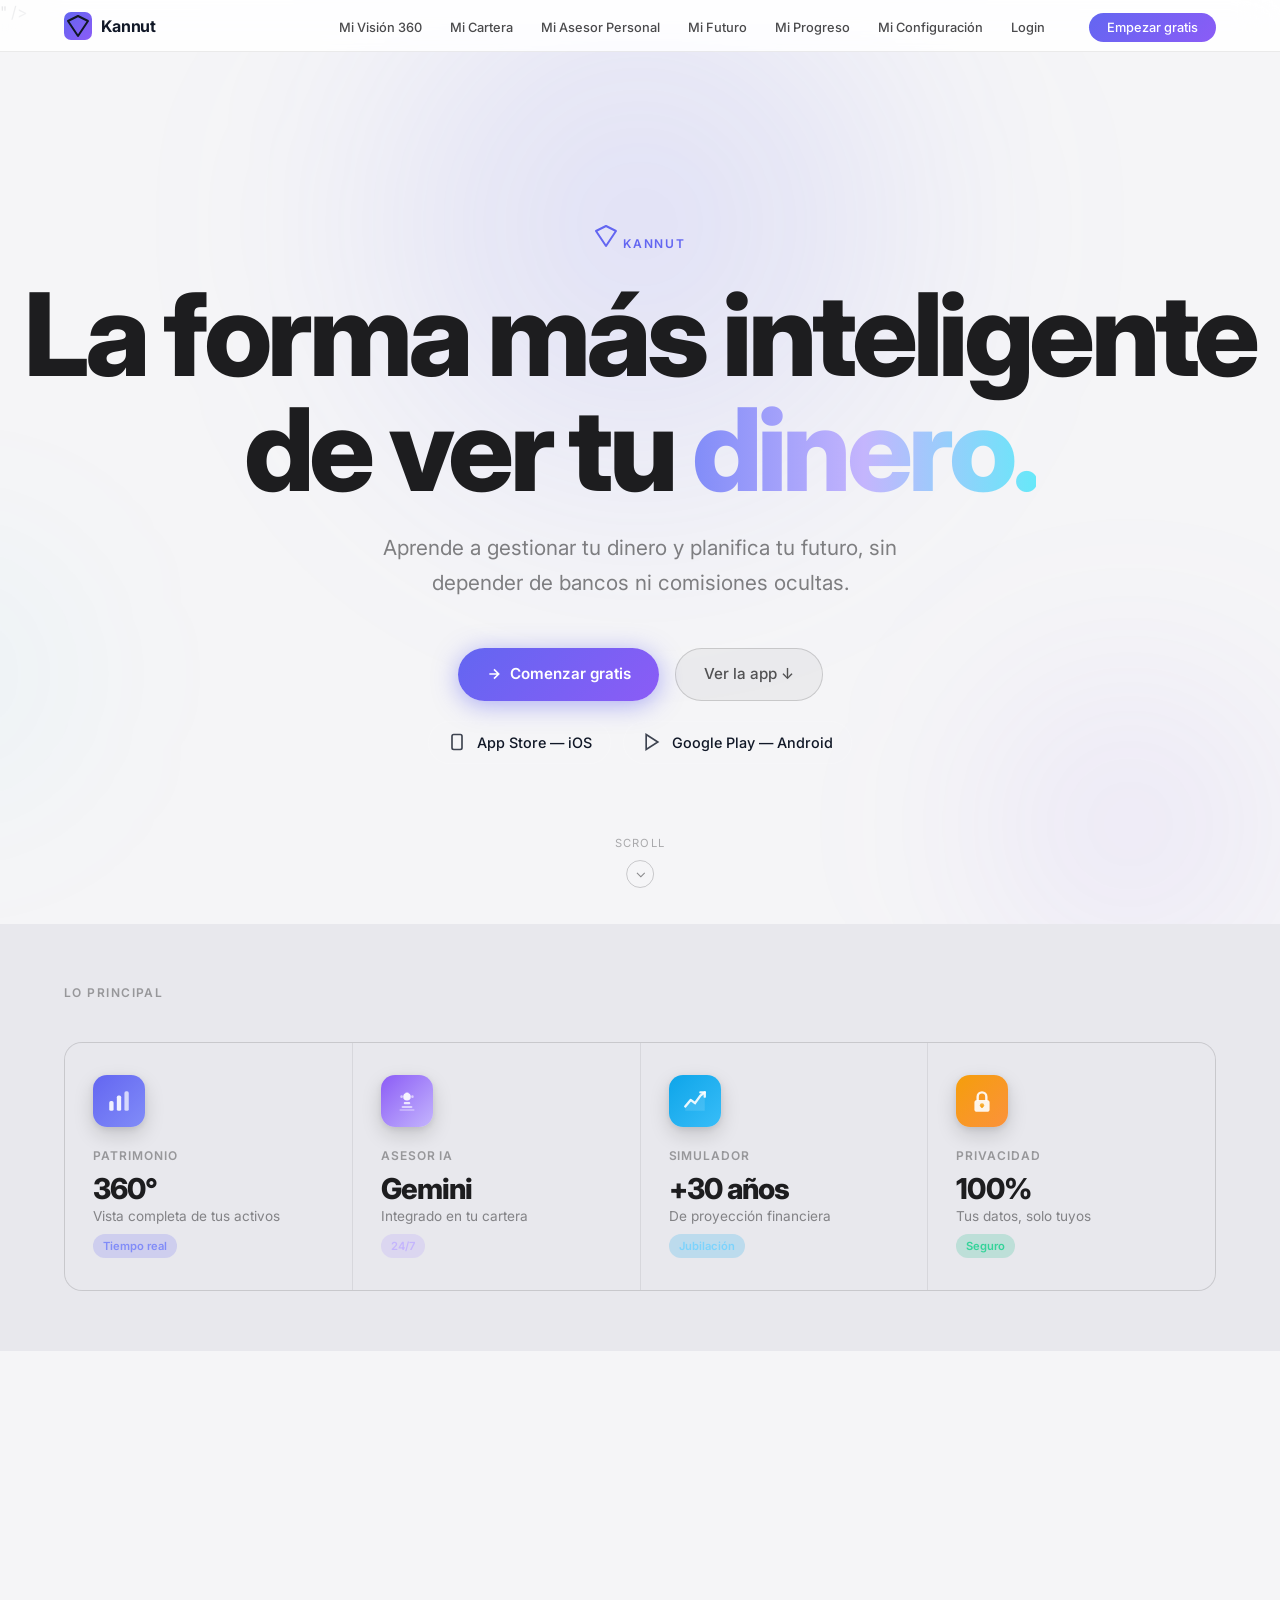
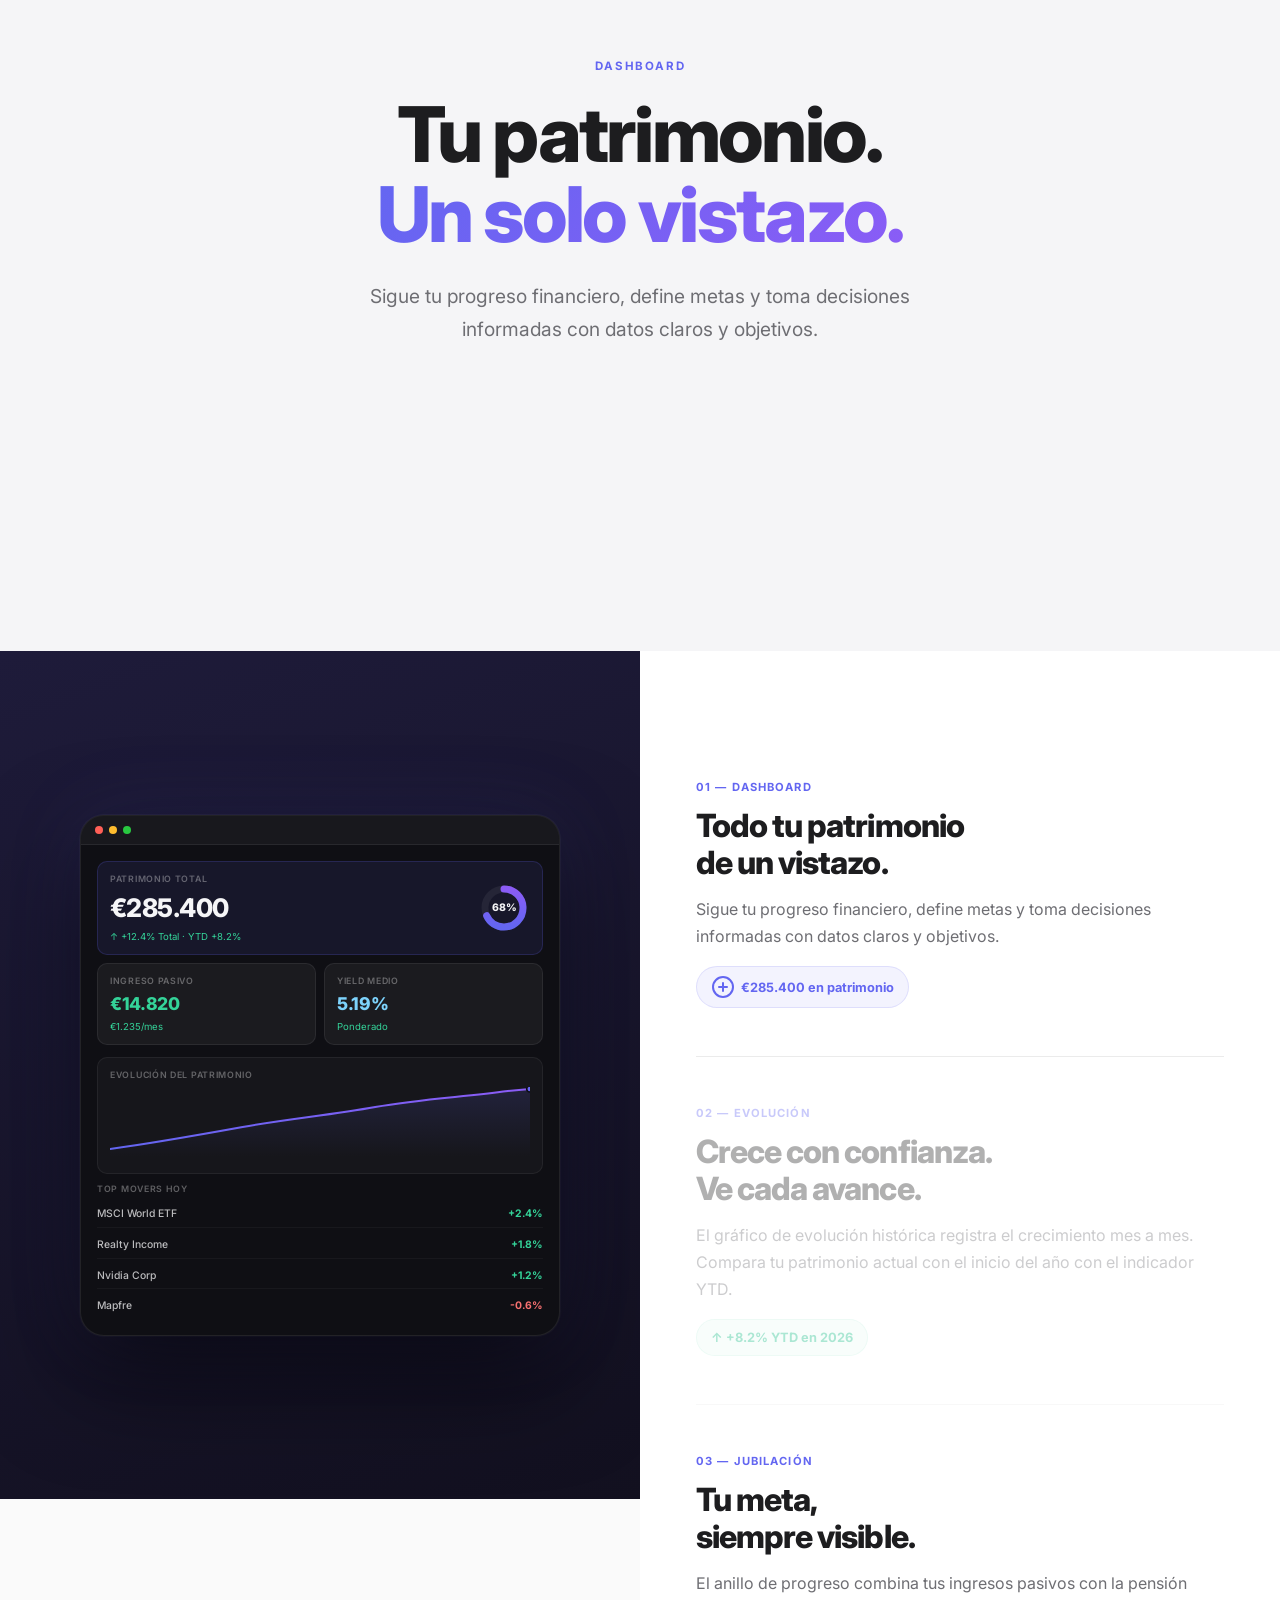
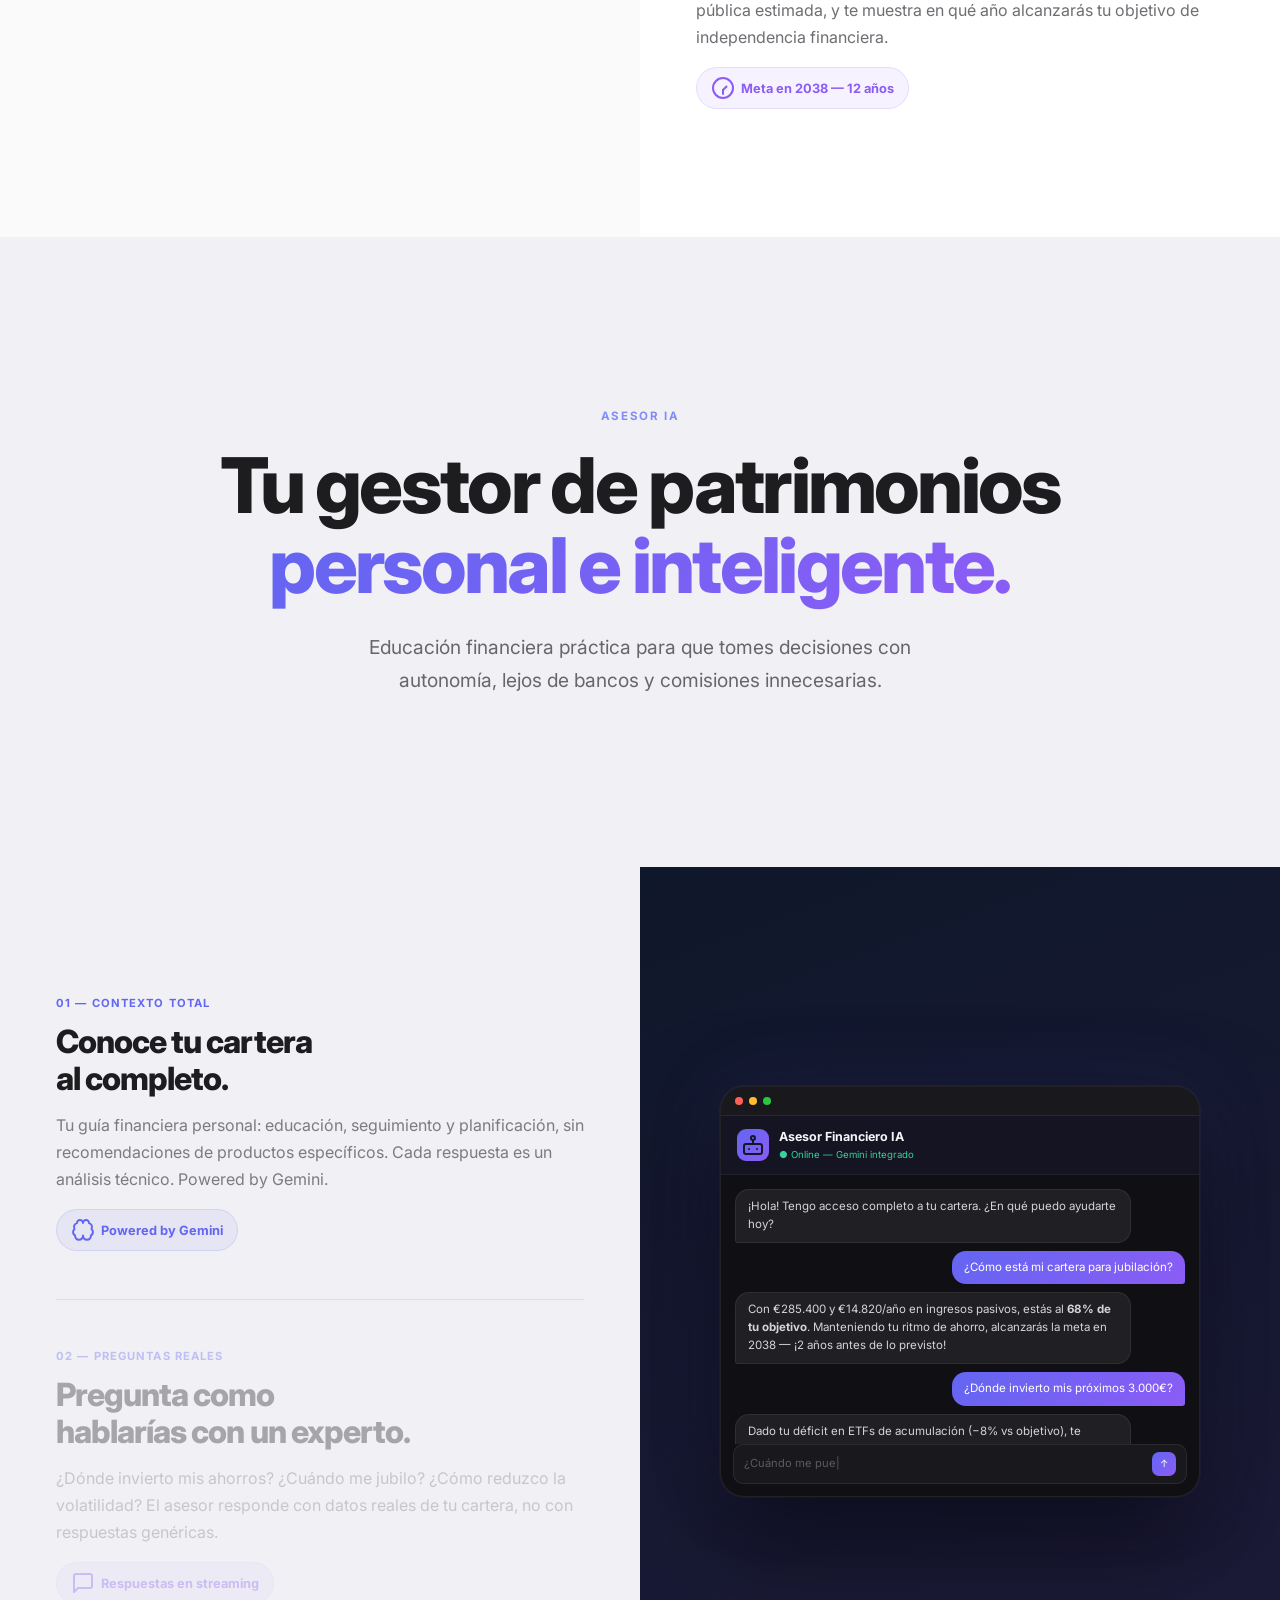
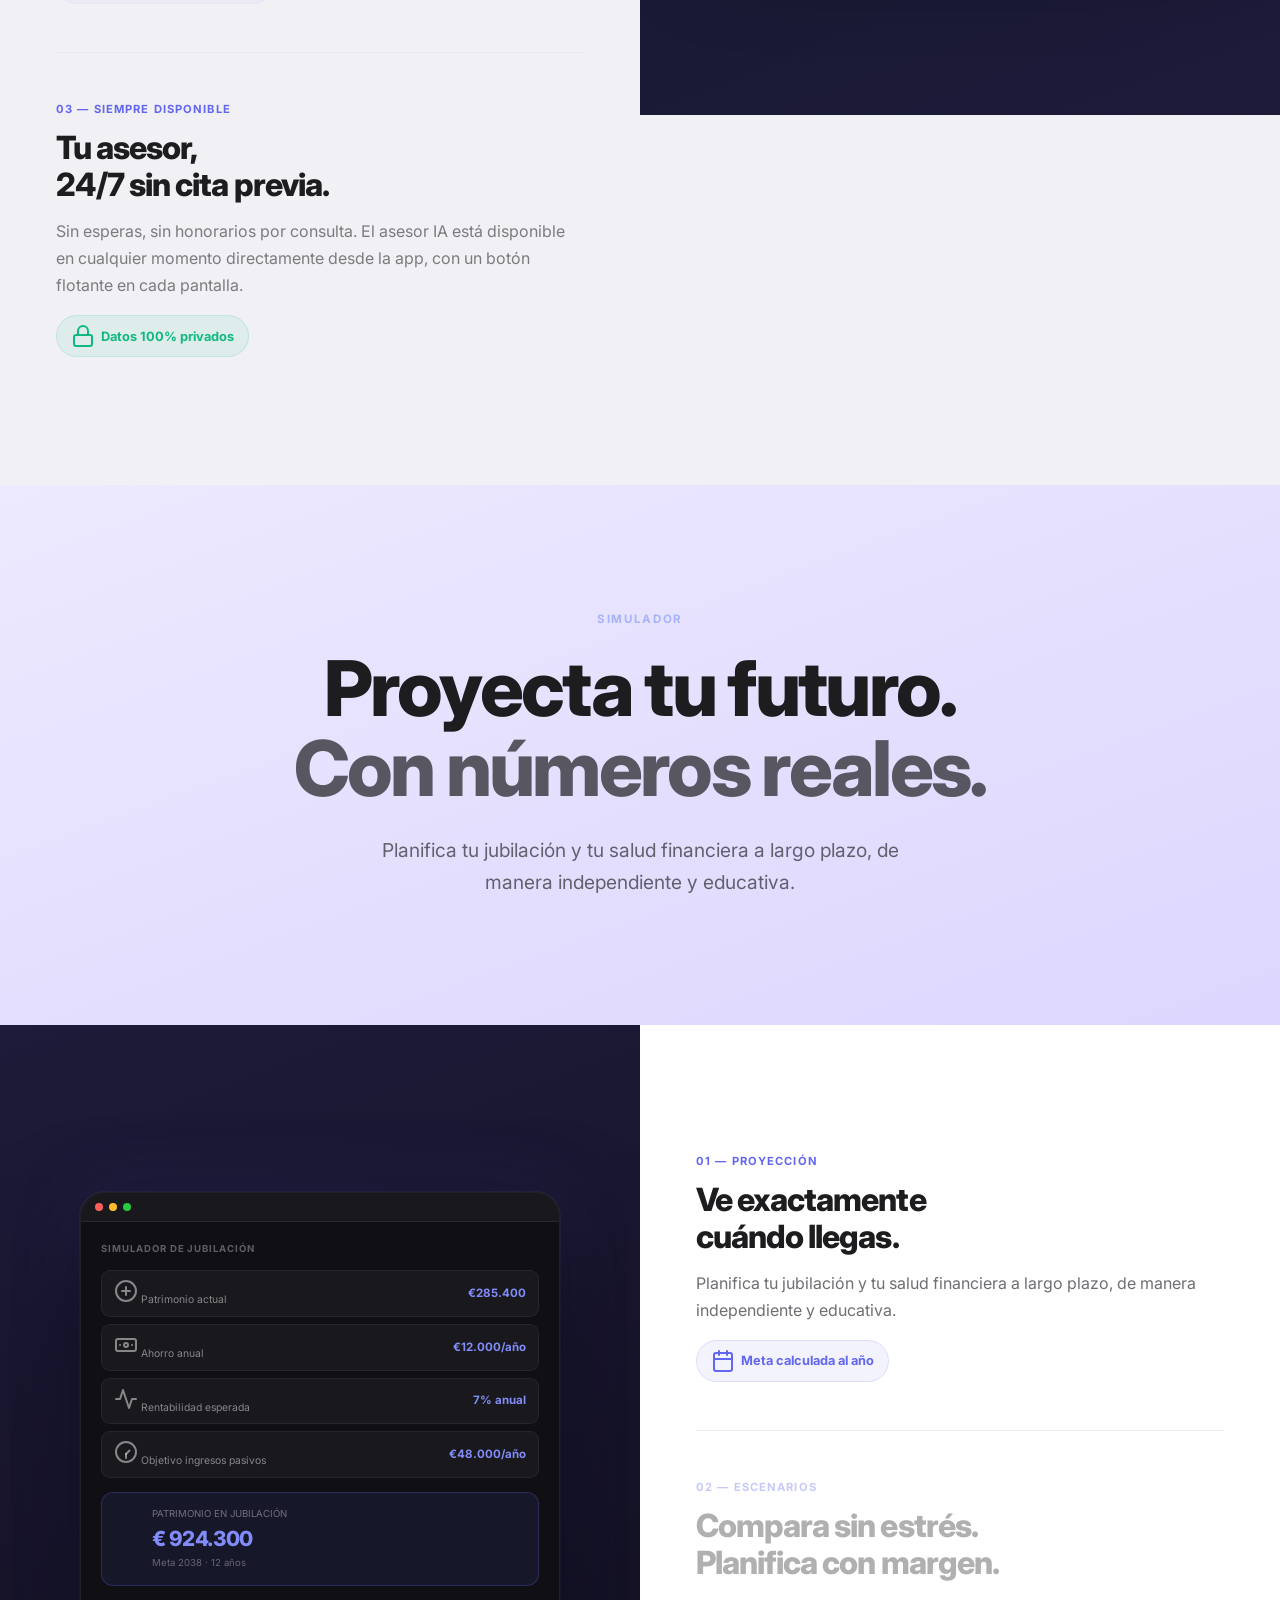
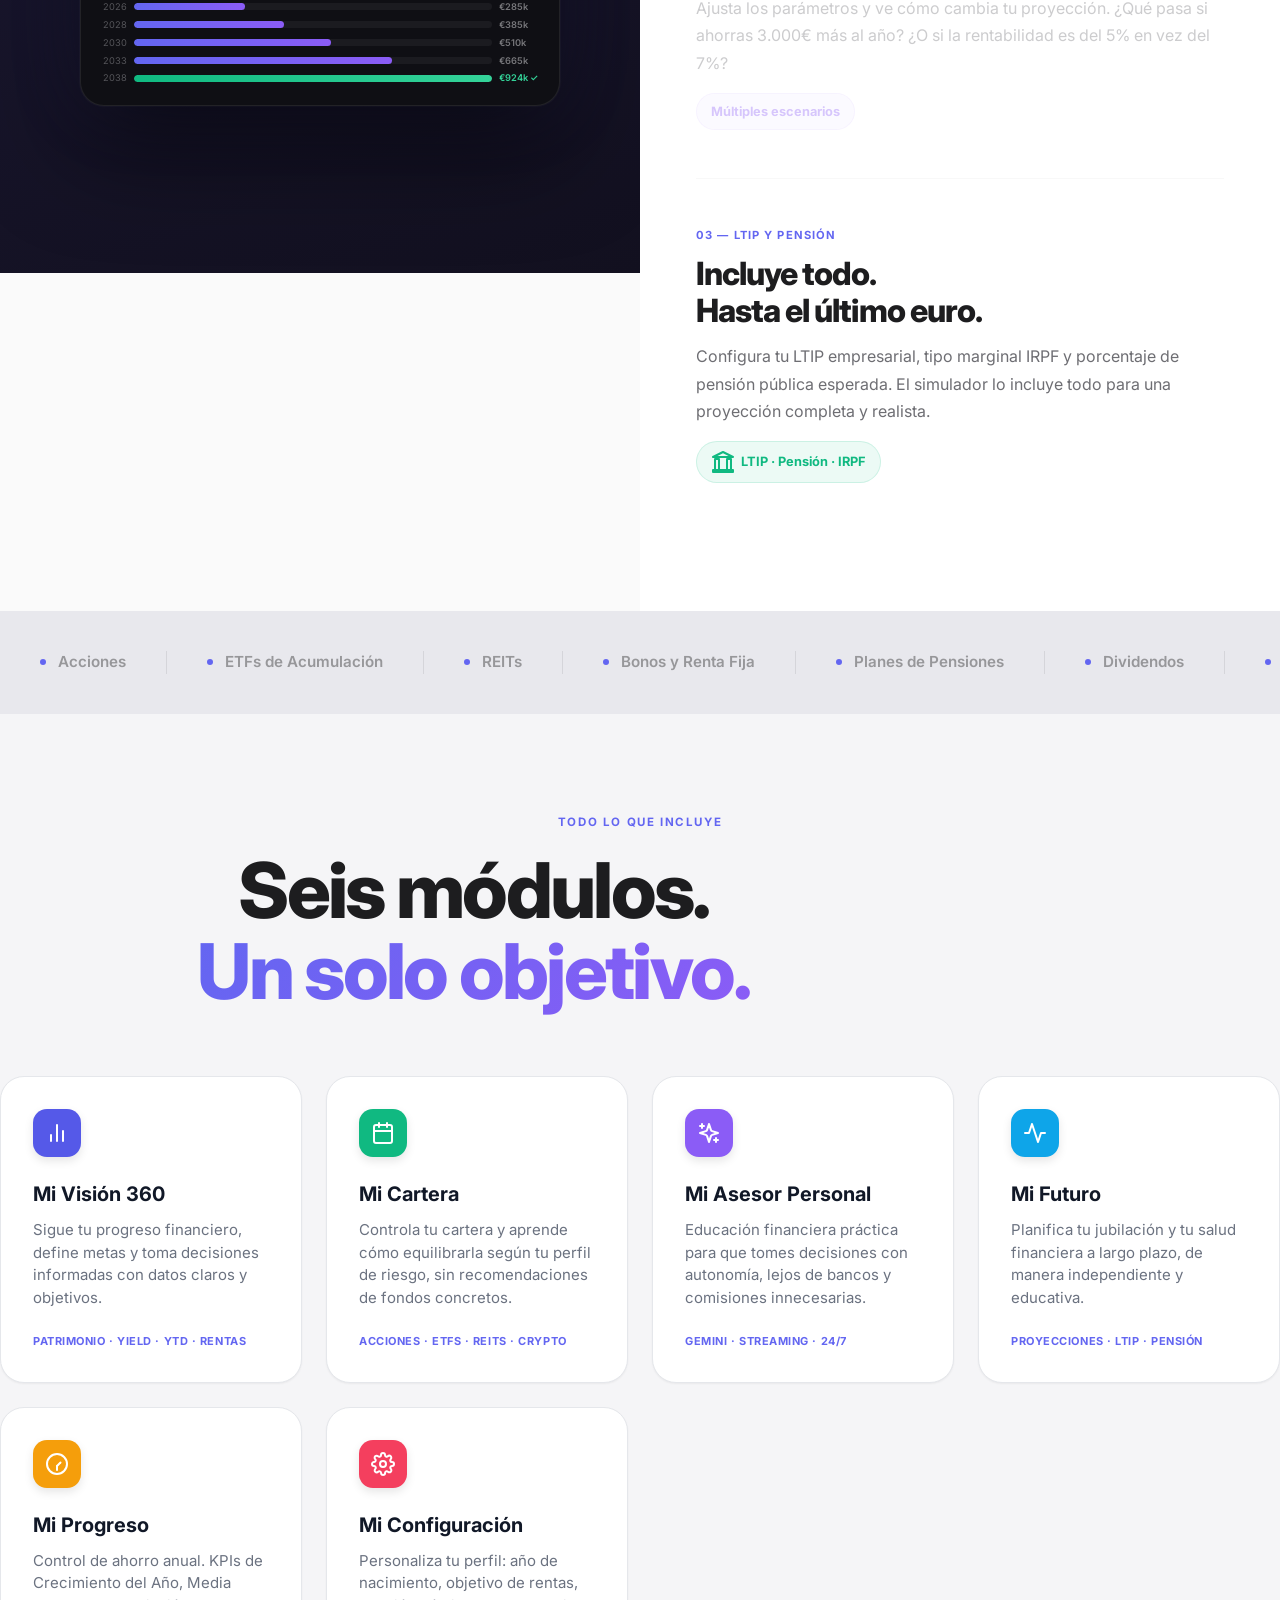
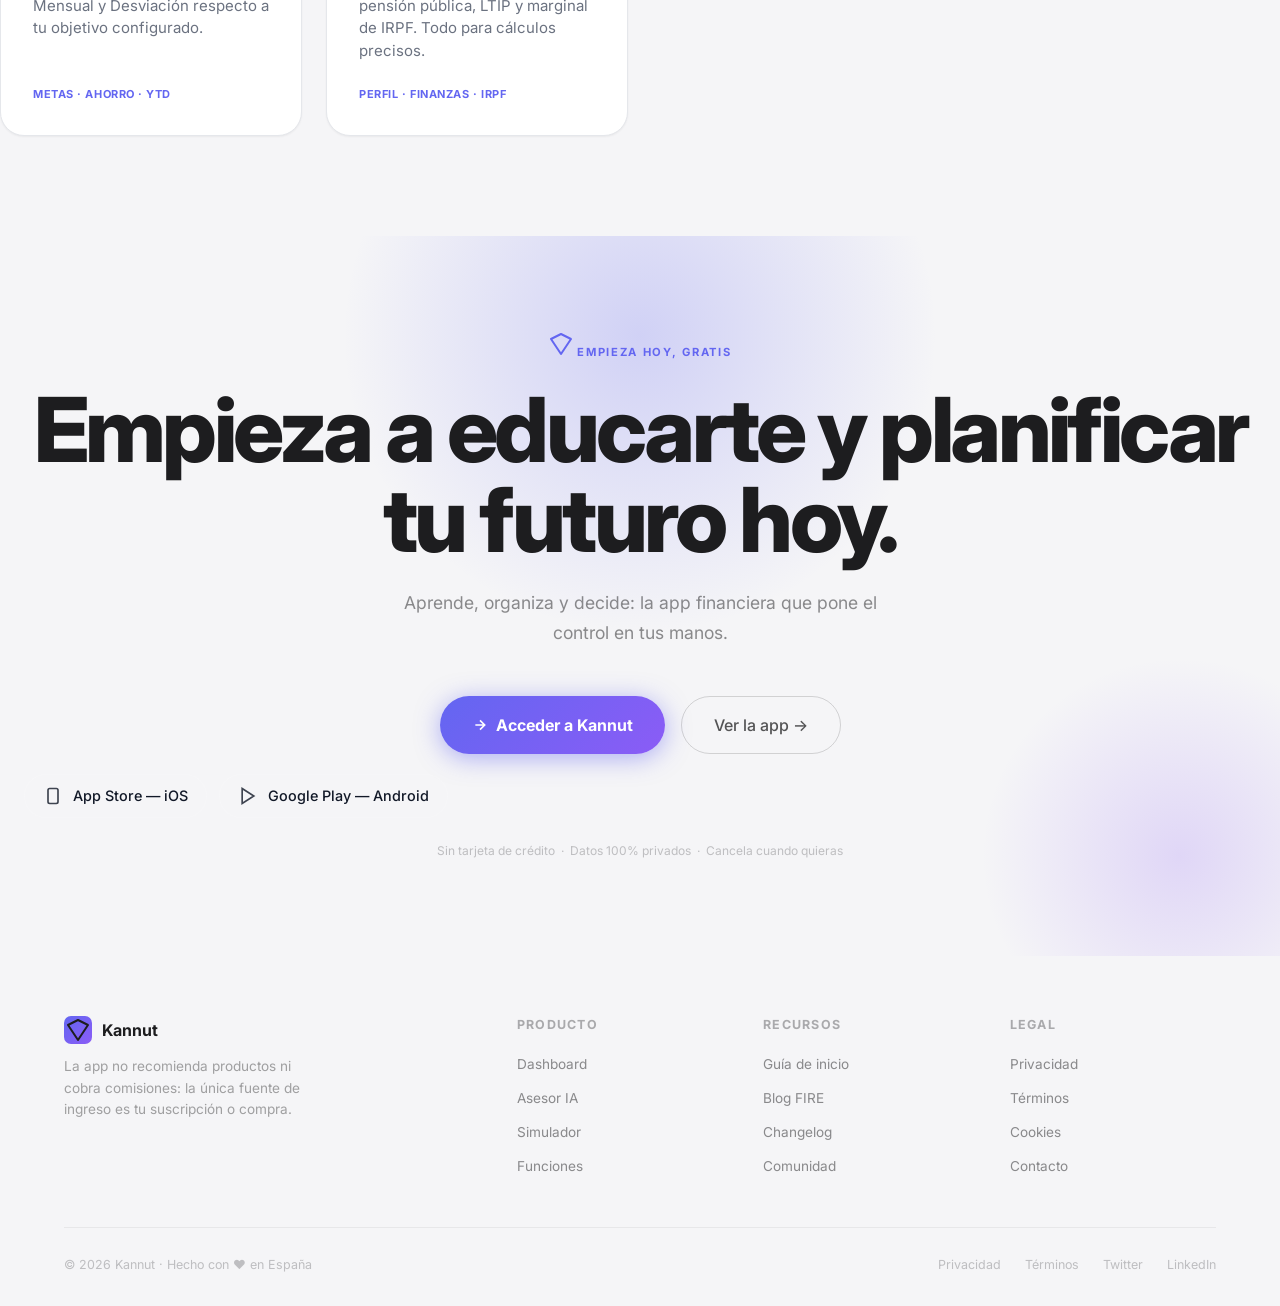
==== commit 0dc0de93: "feat: Assign unique IDs to feature cards in HTML pages and add helper scripts for content manipulati" ====
--- a/index2.html
+++ b/index2.html
@@ -597,7 +597,7 @@
         </div>
 
         <div class="ds-feature-grid">
-                <div class="ds-card ds-card-highlight">
+                <div id="vision360" class="ds-card ds-card-highlight">
                     <div class="ds-icon-box" style="background:#5559E8;">
                         <svg class="ds-svg" viewBox="0 0 24 24">
                             <path d="M18 20V10M12 20V4M6 20v-6"></path>
@@ -609,7 +609,7 @@
                     <span class="ds-card-tags">PATRIMONIO · YIELD · YTD · RENTAS</span>
                 </div>
 
-                <div class="ds-card">
+                <div id="cartera" class="ds-card">
                     <div class="ds-icon-box" style="background:var(--ds-emerald-500);">
                         <svg class="ds-svg" viewBox="0 0 24 24">
                             <rect x="3" y="4" width="18" height="18" rx="2" ry="2"></rect>
@@ -624,7 +624,7 @@
                     <span class="ds-card-tags">ACCIONES · ETFs · REITs · CRYPTO</span>
                 </div>
 
-                <div class="ds-card">
+                <div id="asesor" class="ds-card">
                     <div class="ds-icon-box" style="background:var(--ds-violet-500);">
                         <svg class="ds-svg" xmlns="http://www.w3.org/2000/svg" width="24" height="24"
                             viewBox="0 0 24 24" fill="none" stroke="currentColor" stroke-width="2"
@@ -643,7 +643,7 @@
                     <span class="ds-card-tags">GEMINI · STREAMING · 24/7</span>
                 </div>
 
-                <div class="ds-card">
+                <div id="futuro" class="ds-card">
                     <div class="ds-icon-box" style="background:var(--ds-sky-500);">
                         <svg class="ds-svg" viewBox="0 0 24 24">
                             <polyline points="22 12 18 12 15 21 9 3 6 12 2 12"></polyline>
@@ -655,7 +655,7 @@
                     <span class="ds-card-tags">PROYECCIONES · LTIP · PENSIÓN</span>
                 </div>
 
-                <div class="ds-card">
+                <div id="progreso" class="ds-card">
                     <div class="ds-icon-box" style="background:var(--ds-amber-500);">
                         <svg class="ds-svg" viewBox="0 0 24 24">
                             <path d="M12 14v4"></path>
@@ -669,7 +669,7 @@
                     <span class="ds-card-tags">METAS · AHORRO · YTD</span>
                 </div>
 
-                <div class="ds-card">
+                <div id="configuracion" class="ds-card">
                     <div class="ds-icon-box" style="background:var(--ds-rose-500);">
                         <svg class="ds-svg" viewBox="0 0 24 24">
                             <circle cx="12" cy="12" r="3"></circle>
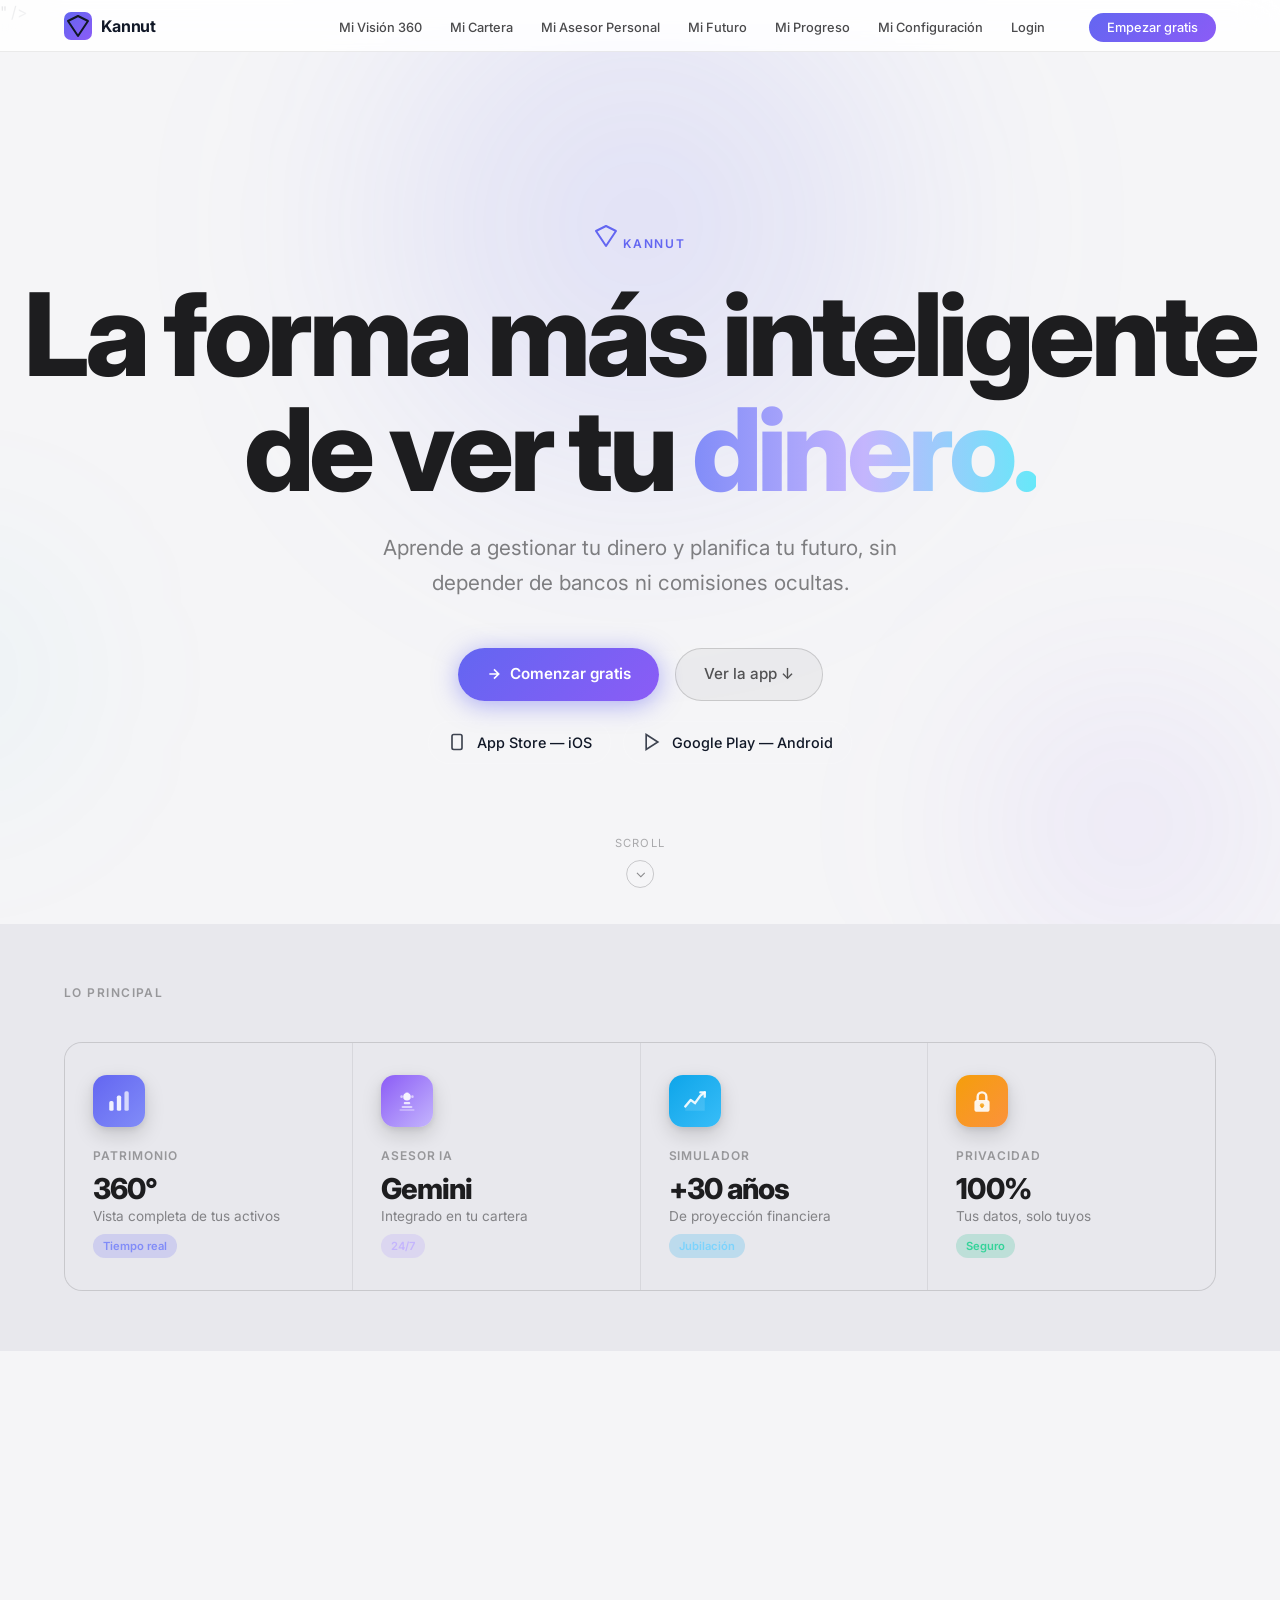
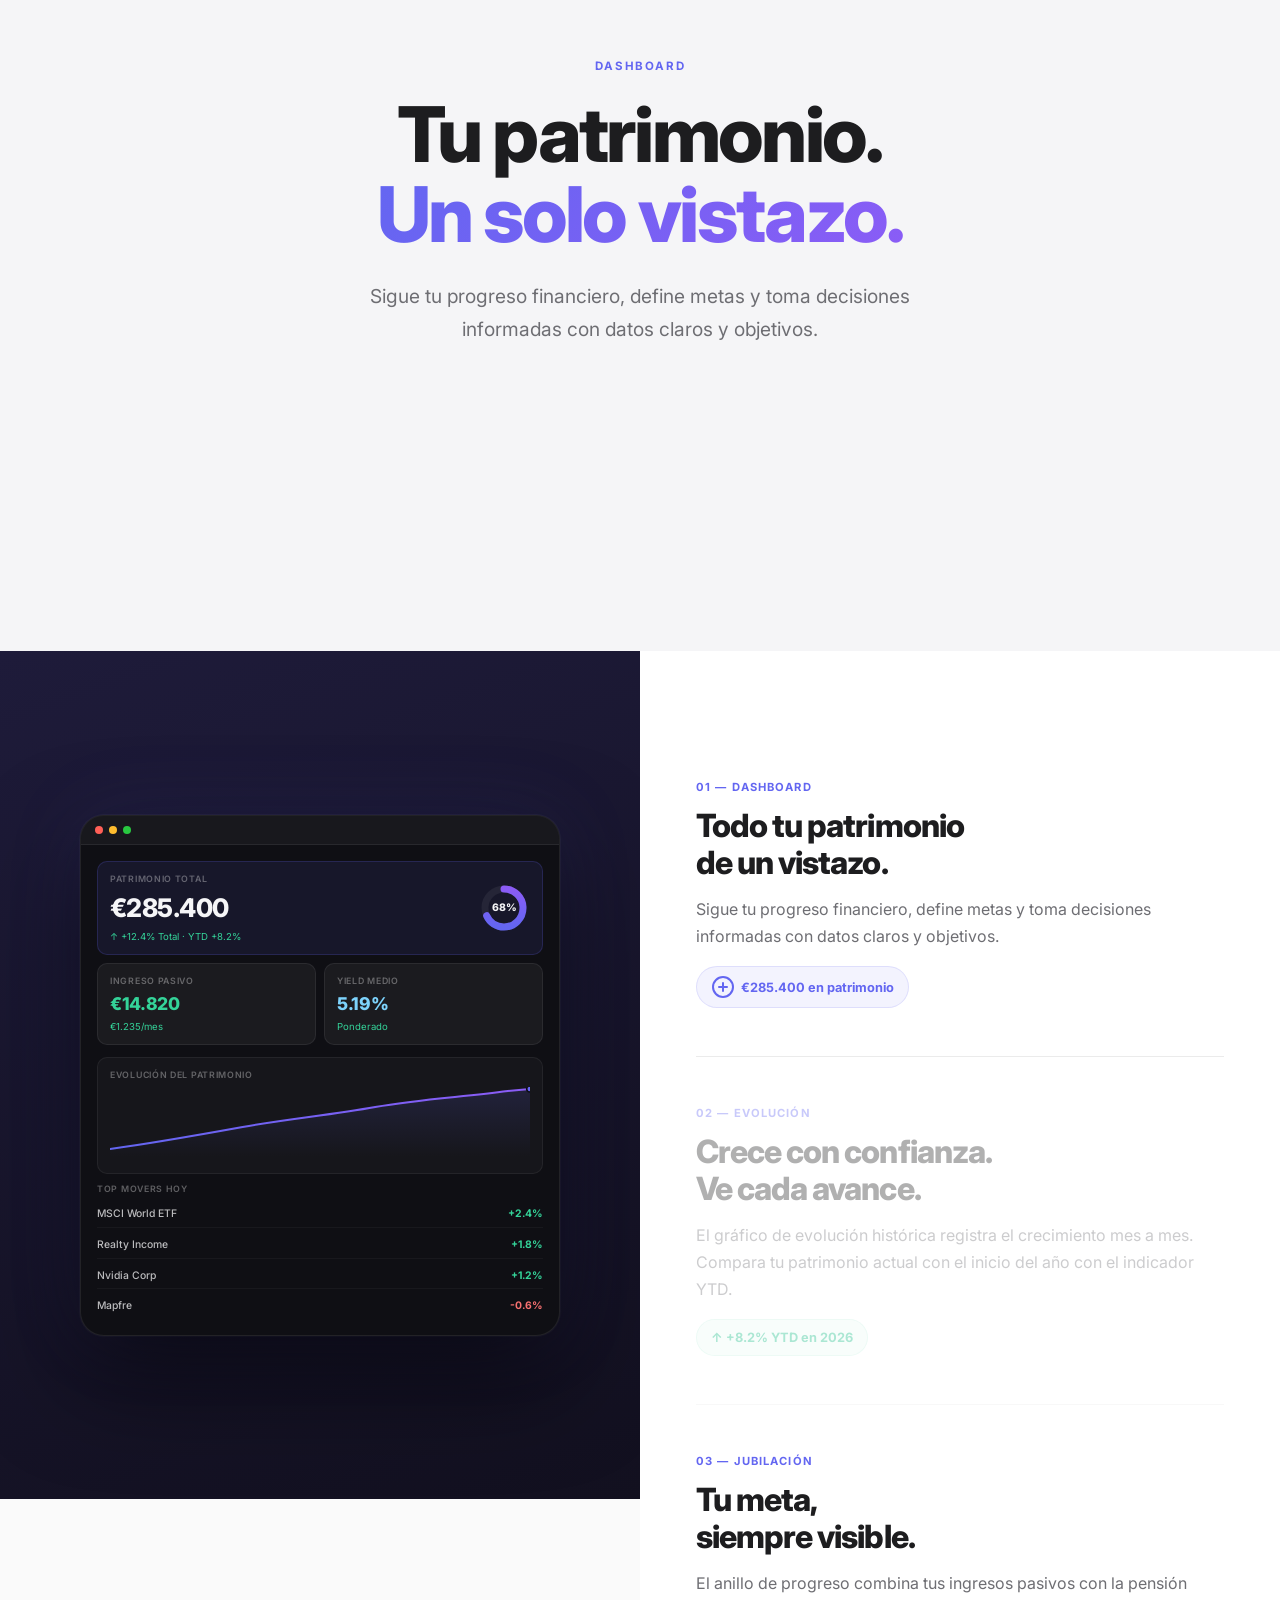
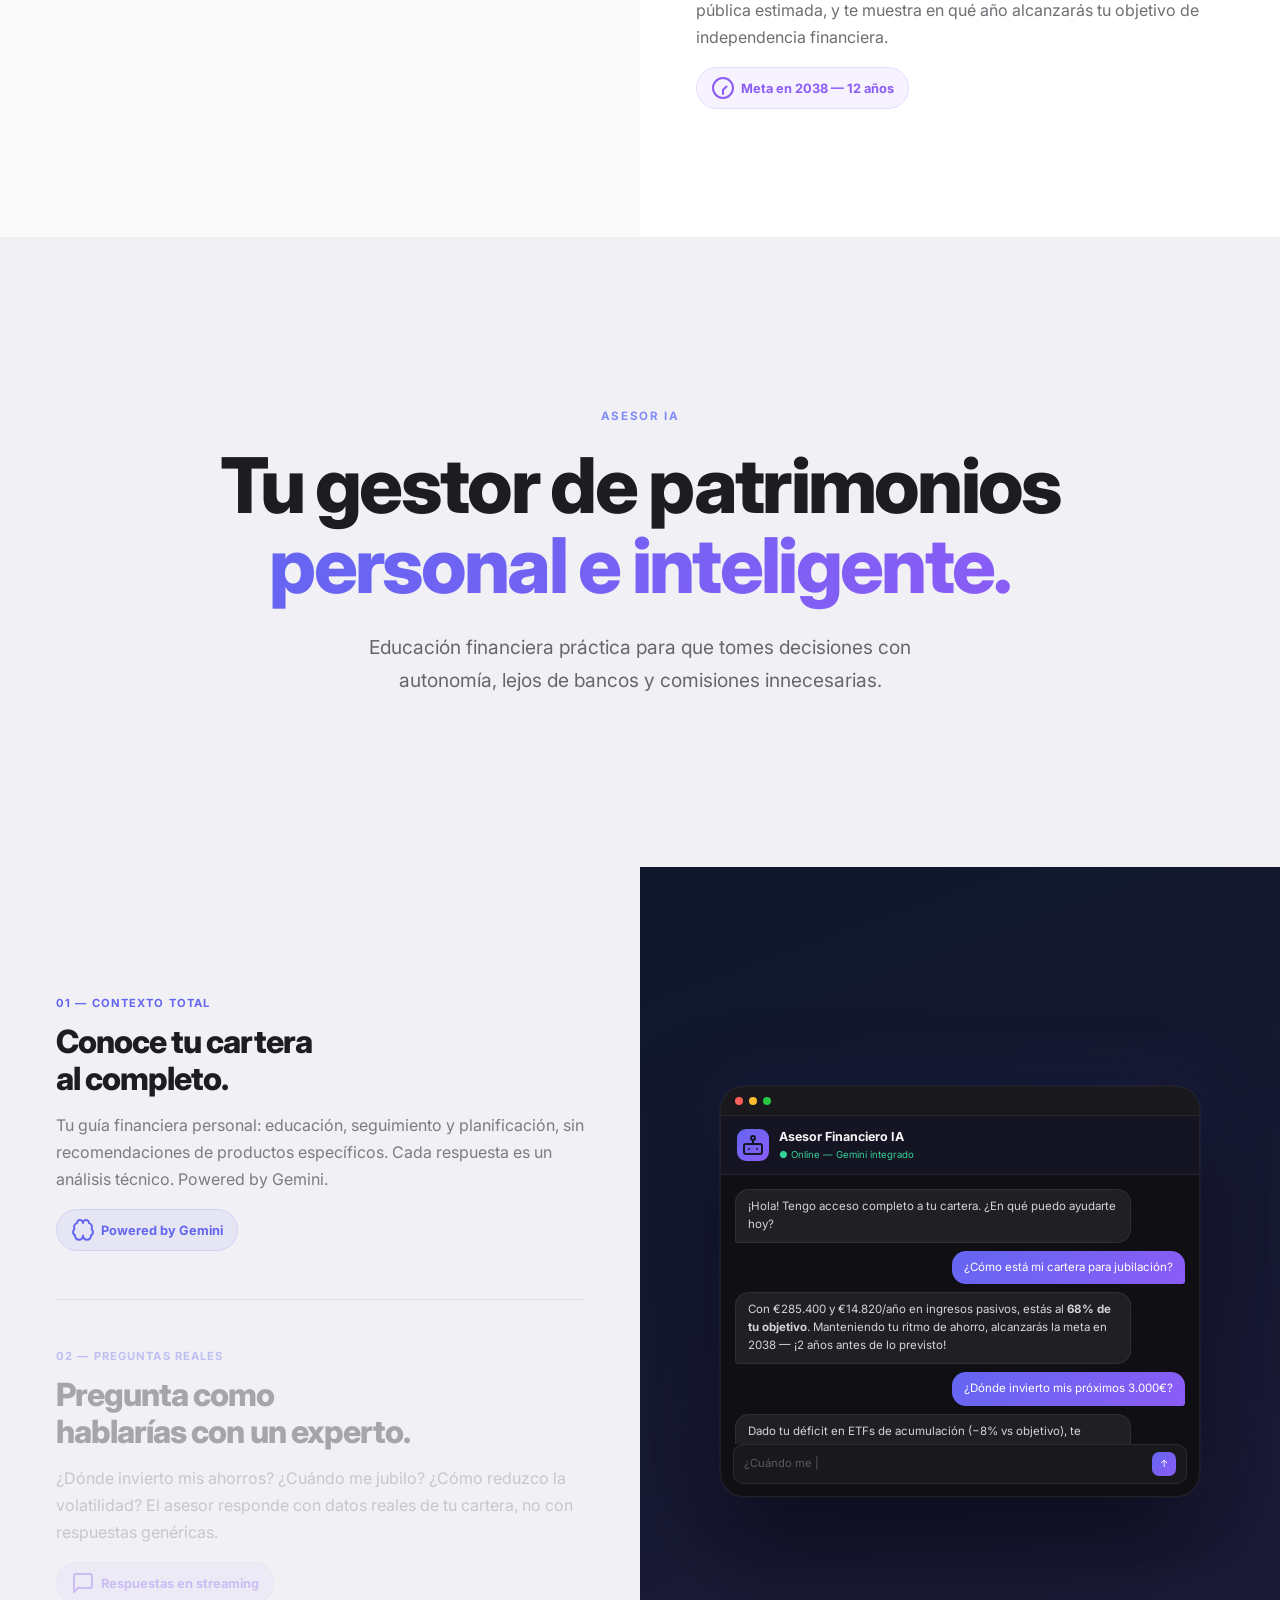
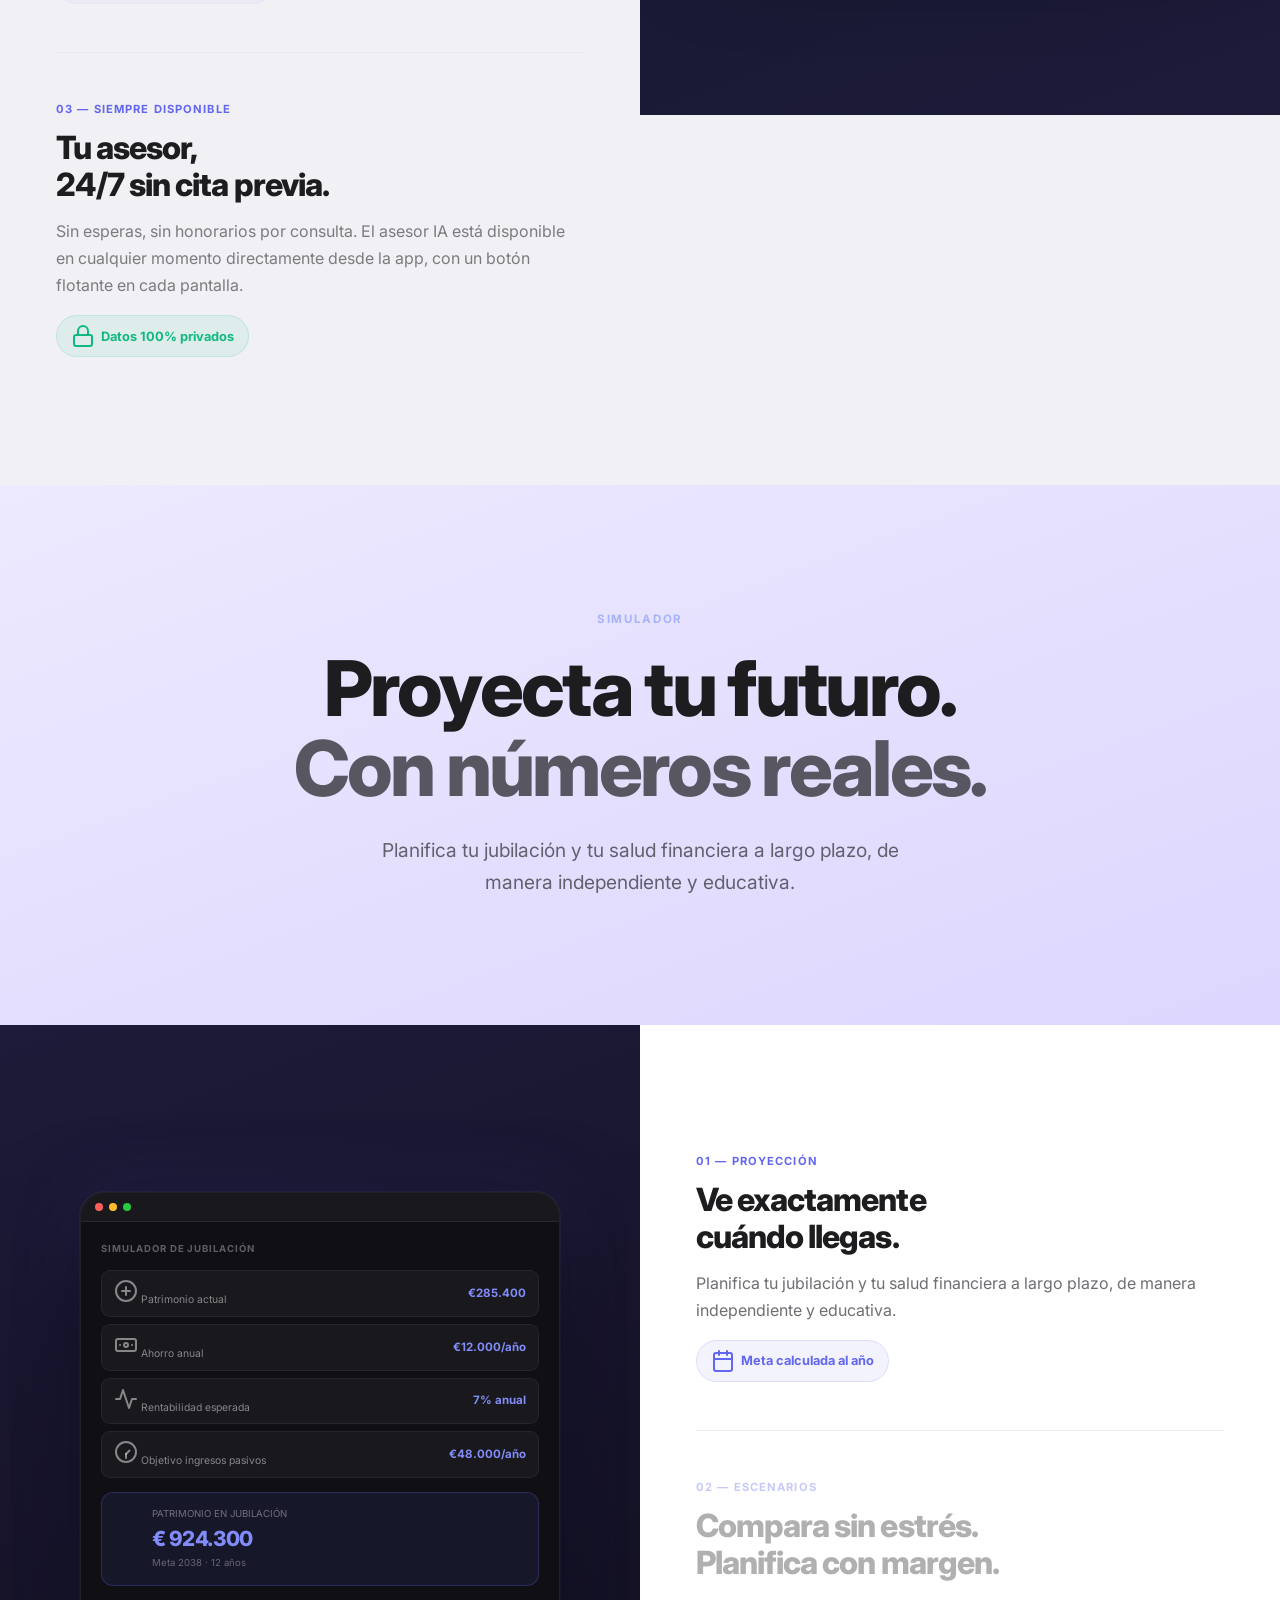
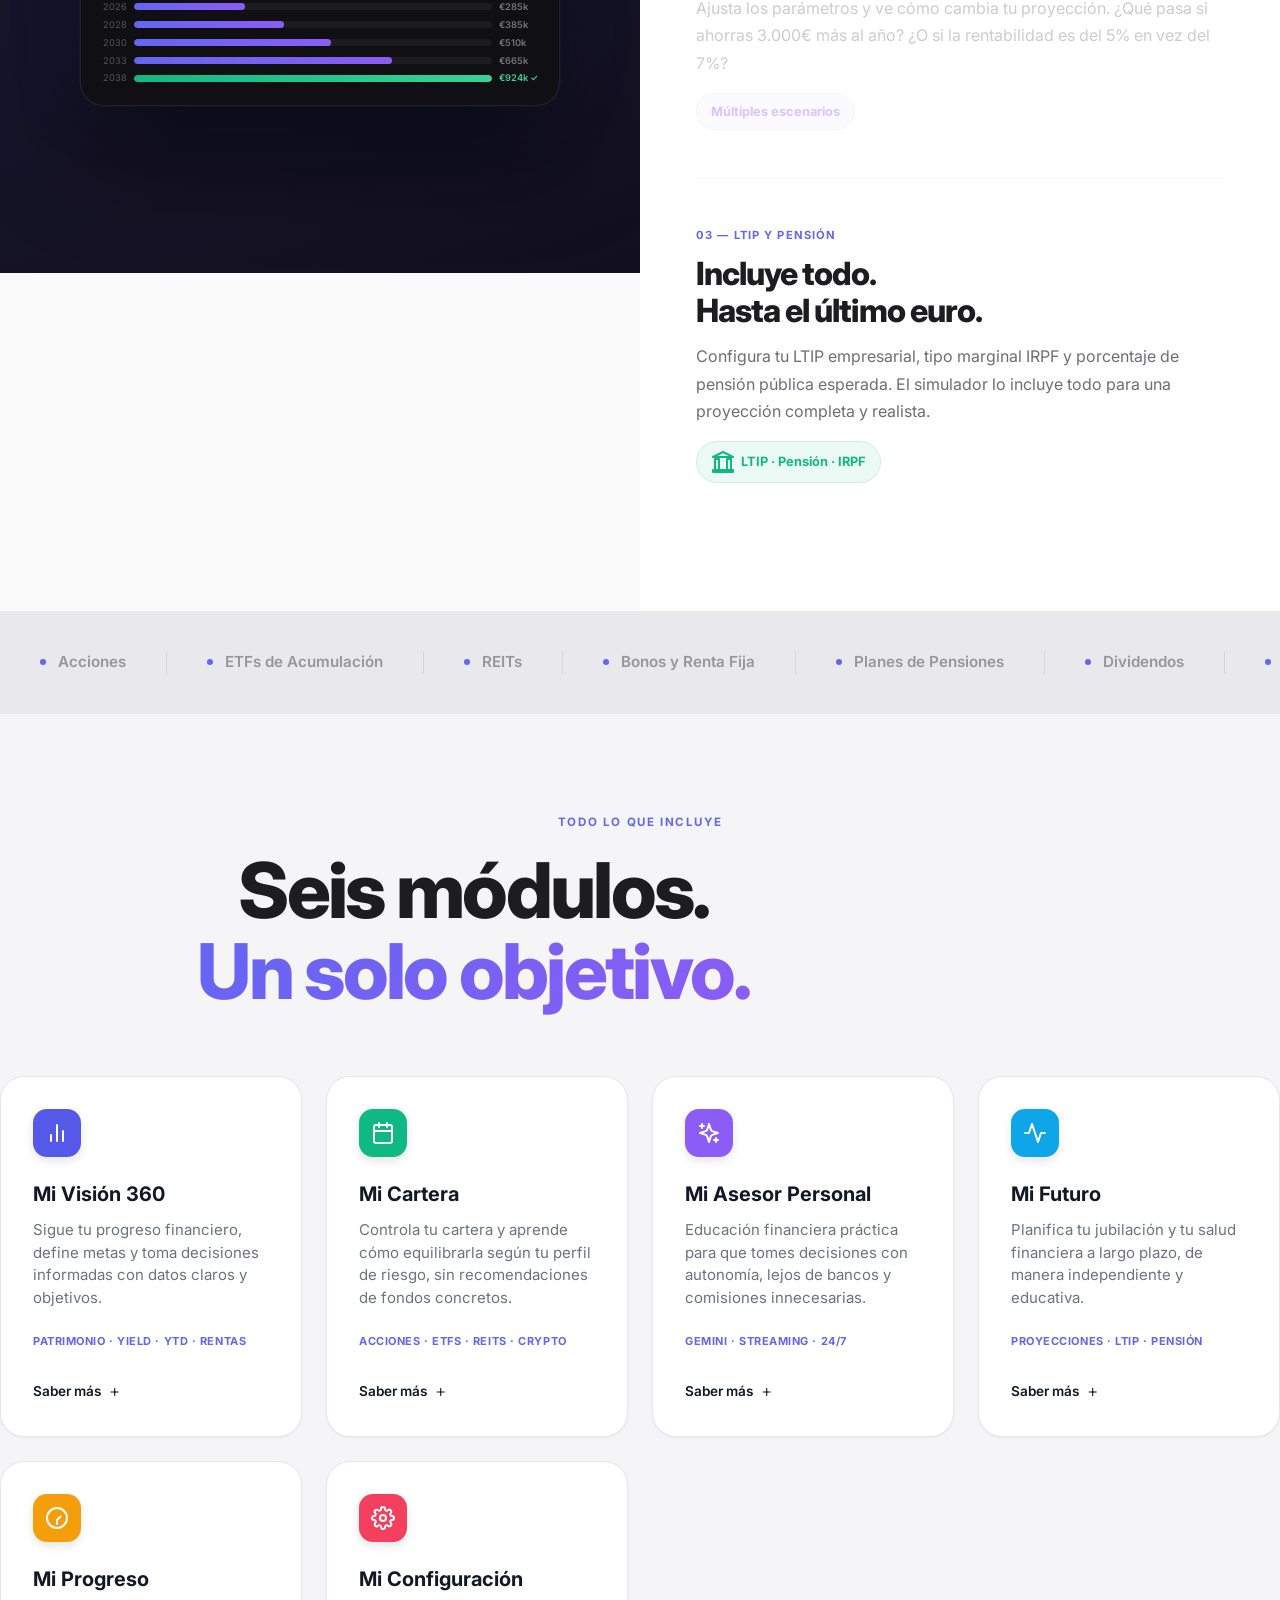
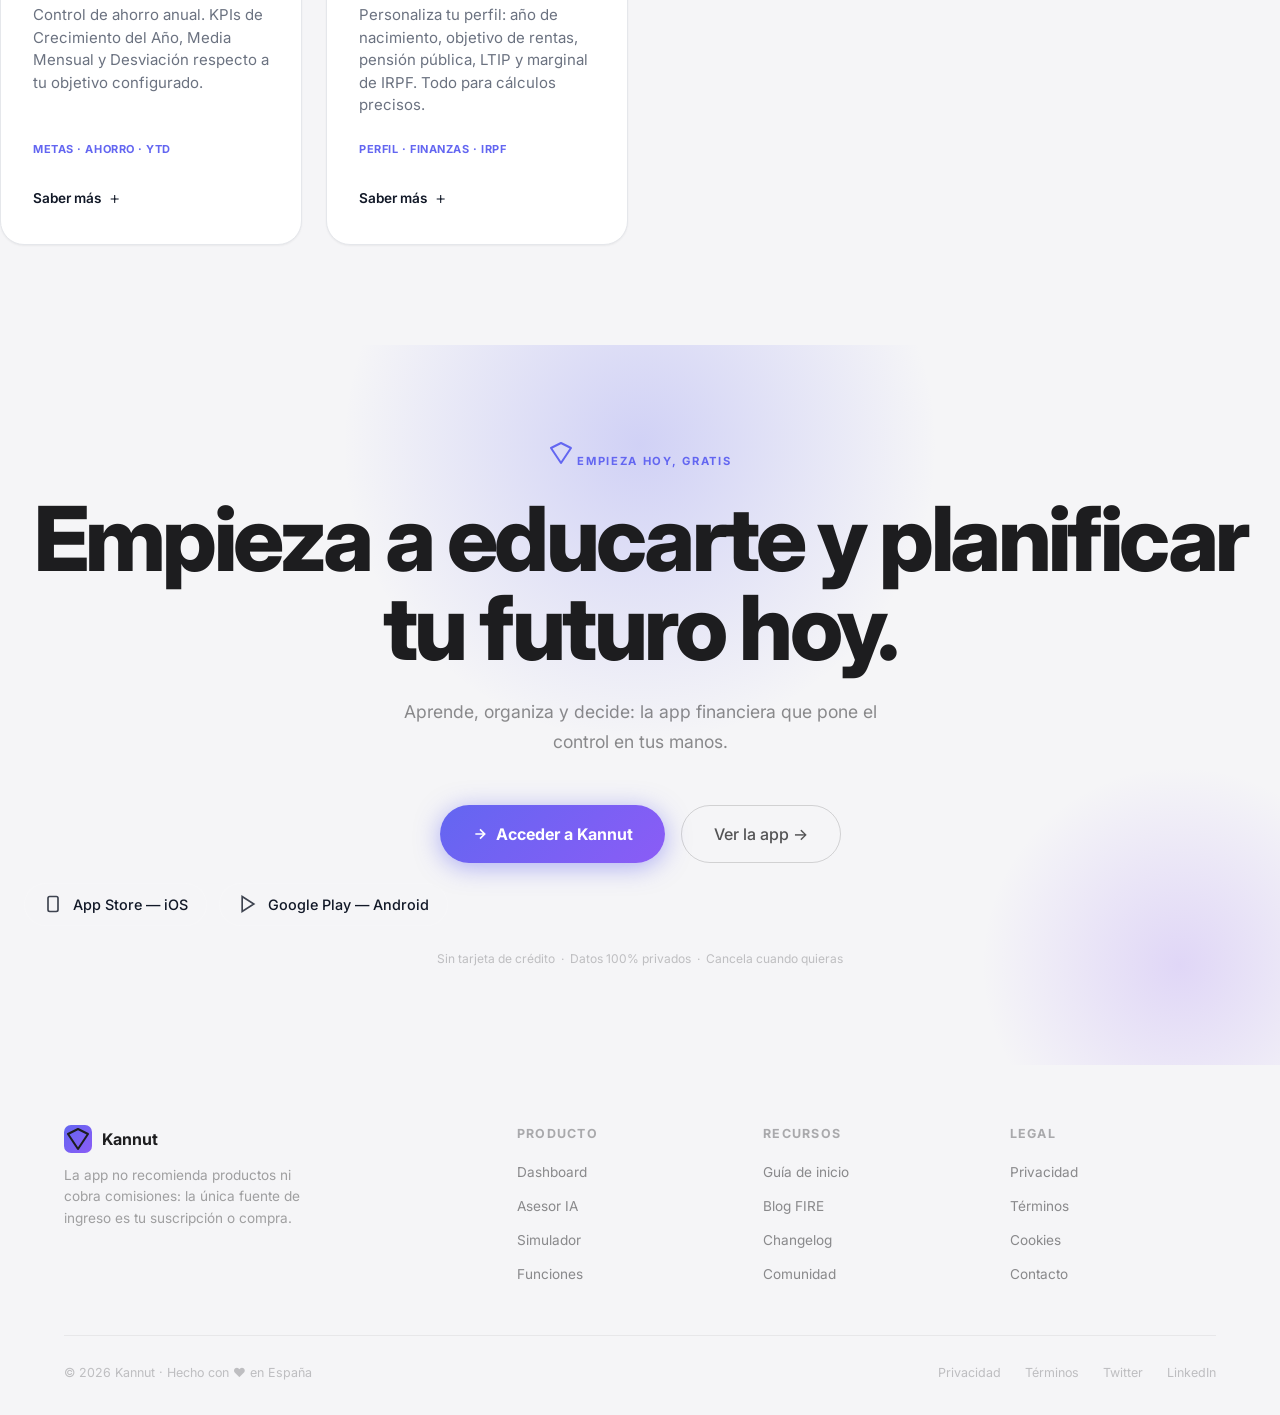
==== commit d4f11b7b: "feat(ui): add extra info accordion for each component block" ====
--- a/index2.html
+++ b/index2.html
@@ -607,7 +607,12 @@
                     <p class="ds-card-desc">Sigue tu progreso financiero, define metas y toma decisiones informadas con
                         datos claros y objetivos.</p>
                     <span class="ds-card-tags">PATRIMONIO · YIELD · YTD · RENTAS</span>
-                </div>
+                
+                    <details class="ds-card-details">
+                        <summary>Saber más</summary>
+                        <p>Visualiza tu patrimonio neto actualizado en tiempo real. Analiza tu rentabilidad histórica (YTD), el yield promedio de tus inversiones y monitorea los ingresos pasivos generados mes a mes frente a tus objetivos.</p>
+                    </details>
+</div>
 
                 <div id="cartera" class="ds-card">
                     <div class="ds-icon-box" style="background:var(--ds-emerald-500);">
@@ -622,7 +627,12 @@
                     <p class="ds-card-desc">Controla tu cartera y aprende cómo equilibrarla según tu perfil de riesgo,
                         sin recomendaciones de fondos concretos.</p>
                     <span class="ds-card-tags">ACCIONES · ETFs · REITs · CRYPTO</span>
-                </div>
+                
+                    <details class="ds-card-details">
+                        <summary>Saber más</summary>
+                        <p>Desglosa tus inversiones por clase de activo (Acciones, ETFs, REITs, Bonos, Crypto). Detecta desviaciones respecto a tu asset allocation ideal y descubre qué activos impulsan tu rentabilidad (Top Movers).</p>
+                    </details>
+</div>
 
                 <div id="asesor" class="ds-card">
                     <div class="ds-icon-box" style="background:var(--ds-violet-500);">
@@ -641,7 +651,12 @@
                     <p class="ds-card-desc">Educación financiera práctica para que tomes decisiones con autonomía, lejos
                         de bancos y comisiones innecesarias.</p>
                     <span class="ds-card-tags">GEMINI · STREAMING · 24/7</span>
-                </div>
+                
+                    <details class="ds-card-details">
+                        <summary>Saber más</summary>
+                        <p>Interactúa con Gemini, un asistente de IA avanzado que conoce el contexto de tu cartera. Resuelve tus dudas financieras, pide análisis de rebalanceo y obtén educación financiera personalizada al instante, 24/7.</p>
+                    </details>
+</div>
 
                 <div id="futuro" class="ds-card">
                     <div class="ds-icon-box" style="background:var(--ds-sky-500);">
@@ -653,7 +668,12 @@
                     <p class="ds-card-desc">Planifica tu jubilación y tu salud financiera a largo plazo, de manera
                         independiente y educativa.</p>
                     <span class="ds-card-tags">PROYECCIONES · LTIP · PENSIÓN</span>
-                </div>
+                
+                    <details class="ds-card-details">
+                        <summary>Saber más</summary>
+                        <p>Proyecta tu libertad financiera. Un simulador de ciclo de vida que cruza tus ahorros, rentabilidad esperada, planes de compensación a largo plazo (LTIP) y estimaciones de pensión pública para calcular tu año exacto de jubilación.</p>
+                    </details>
+</div>
 
                 <div id="progreso" class="ds-card">
                     <div class="ds-icon-box" style="background:var(--ds-amber-500);">
@@ -667,7 +687,12 @@
                     <p class="ds-card-desc">Control de ahorro anual. KPIs de Crecimiento del Año, Media Mensual y
                         Desviación respecto a tu objetivo configurado.</p>
                     <span class="ds-card-tags">METAS · AHORRO · YTD</span>
-                </div>
+                
+                    <details class="ds-card-details">
+                        <summary>Saber más</summary>
+                        <p>Mantén el rumbo con KPIs precisos. Compara tu ahorro acumulado del año con la meta que te fijaste. Observa la media mensual de crecimiento y corrige desviaciones a tiempo para asegurar tu éxito financiero.</p>
+                    </details>
+</div>
 
                 <div id="configuracion" class="ds-card">
                     <div class="ds-icon-box" style="background:var(--ds-rose-500);">
@@ -682,7 +707,12 @@
                     <p class="ds-card-desc">Personaliza tu perfil: año de nacimiento, objetivo de rentas, pensión
                         pública, LTIP y marginal de IRPF. Todo para cálculos precisos.</p>
                     <span class="ds-card-tags">PERFIL · FINANZAS · IRPF</span>
-                </div>
+                
+                    <details class="ds-card-details">
+                        <summary>Saber más</summary>
+                        <p>El motor de Kannut. Ajusta parámetros clave: tu año de nacimiento (horizonte temporal), retención fiscal (IRPF), expectativas de pensión pública y objetivo de ingresos pasivos, logrando que cada cálculo sea 100% fiel a tu realidad.</p>
+                    </details>
+</div>
             </div>
         </div>
     </section>
--- a/styles2.css
+++ b/styles2.css
@@ -1697,3 +1697,45 @@
   opacity: 0.8;
 }
 
+
+
+/* Details Accordion inside ds-card */
+.ds-card-details {
+  margin-top: 16px;
+  border-top: 1px solid var(--border);
+  padding-top: 12px;
+}
+.ds-card-details summary {
+  font-size: 0.85rem;
+  font-weight: 600;
+  color: var(--text-secondary);
+  cursor: pointer;
+  list-style: none;
+  outline: none;
+  display: flex;
+  align-items: center;
+  gap: 8px;
+  transition: color 0.2s;
+}
+.ds-card-details summary::-webkit-details-marker {
+  display: none;
+}
+.ds-card-details summary::after {
+  content: '+';
+  font-size: 1.1rem;
+  font-weight: 300;
+  transition: transform 0.3s;
+}
+.ds-card-details[open] summary::after {
+  transform: rotate(45deg);
+}
+.ds-card-details summary:hover {
+  color: var(--text-primary);
+}
+.ds-card-details p {
+  margin-top: 12px;
+  font-size: 0.85rem;
+  line-height: 1.5;
+  color: var(--text-tertiary);
+  margin-bottom: 0;
+}
